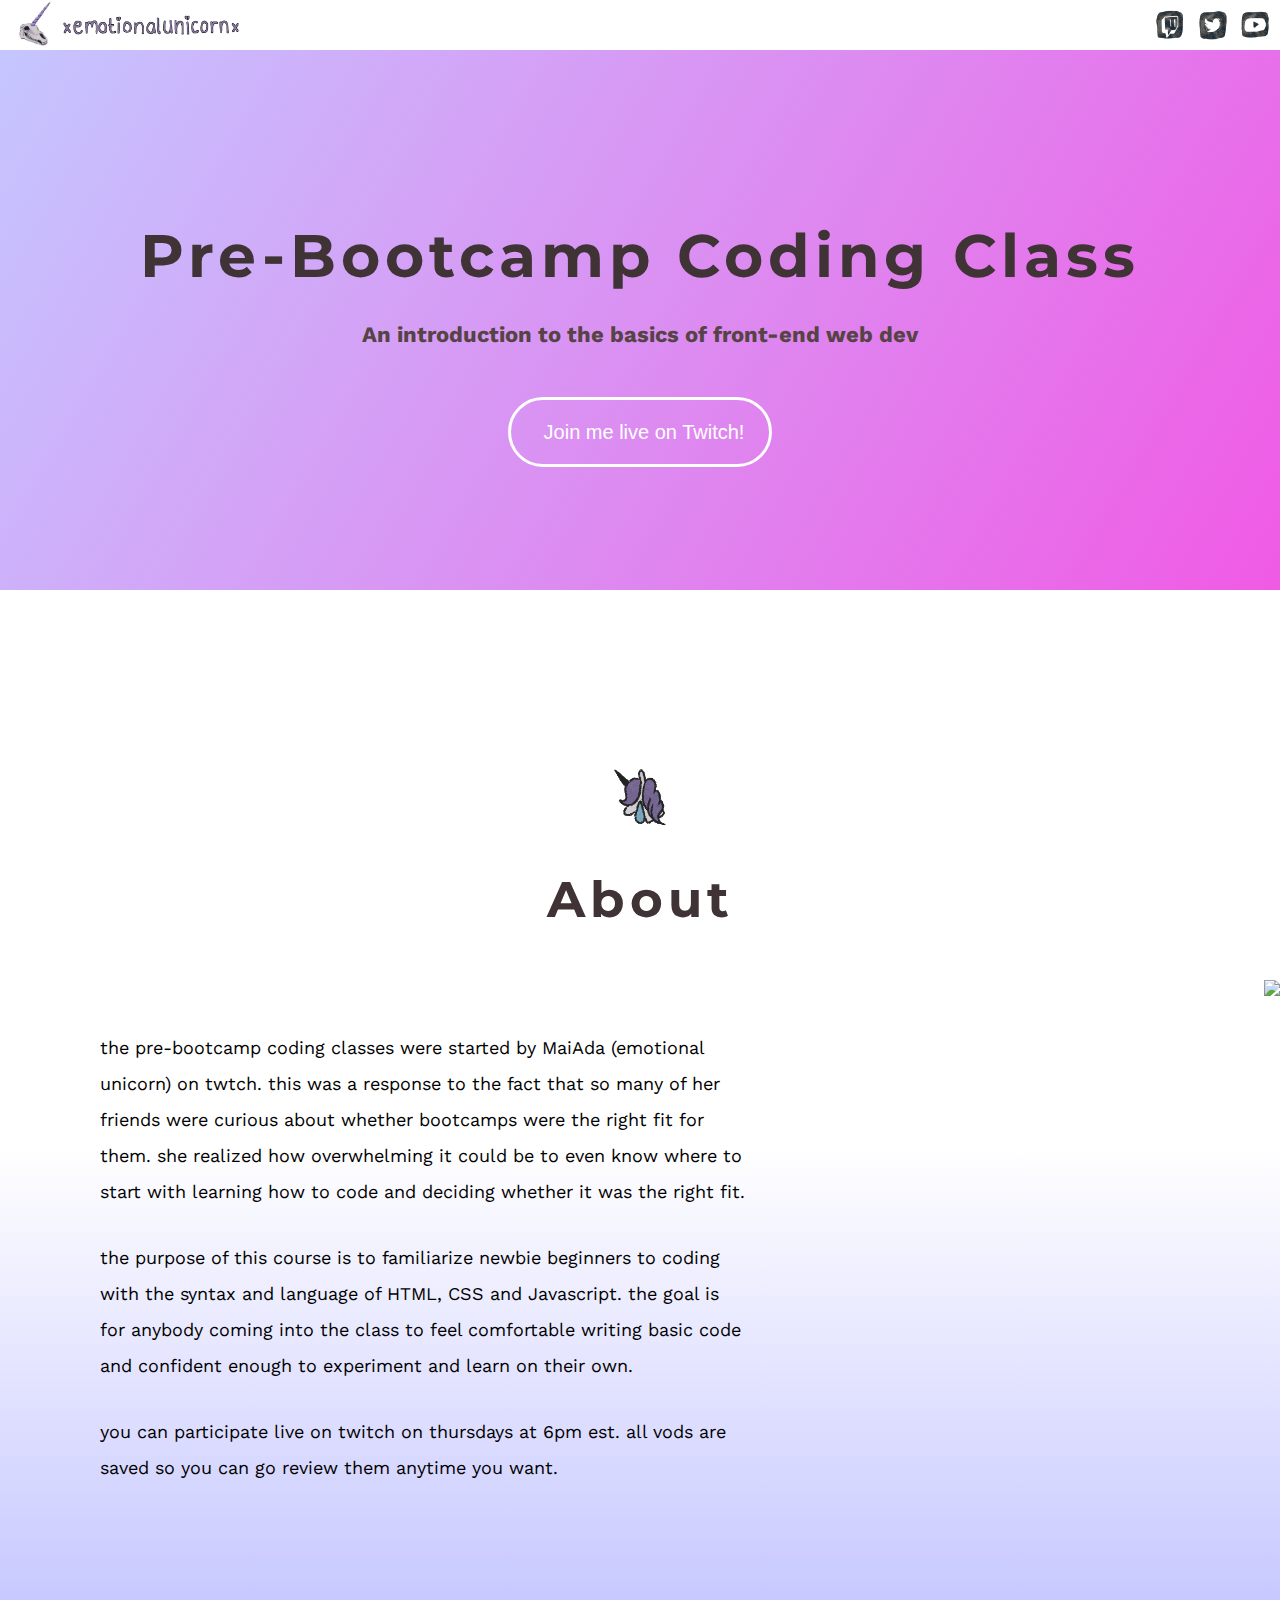
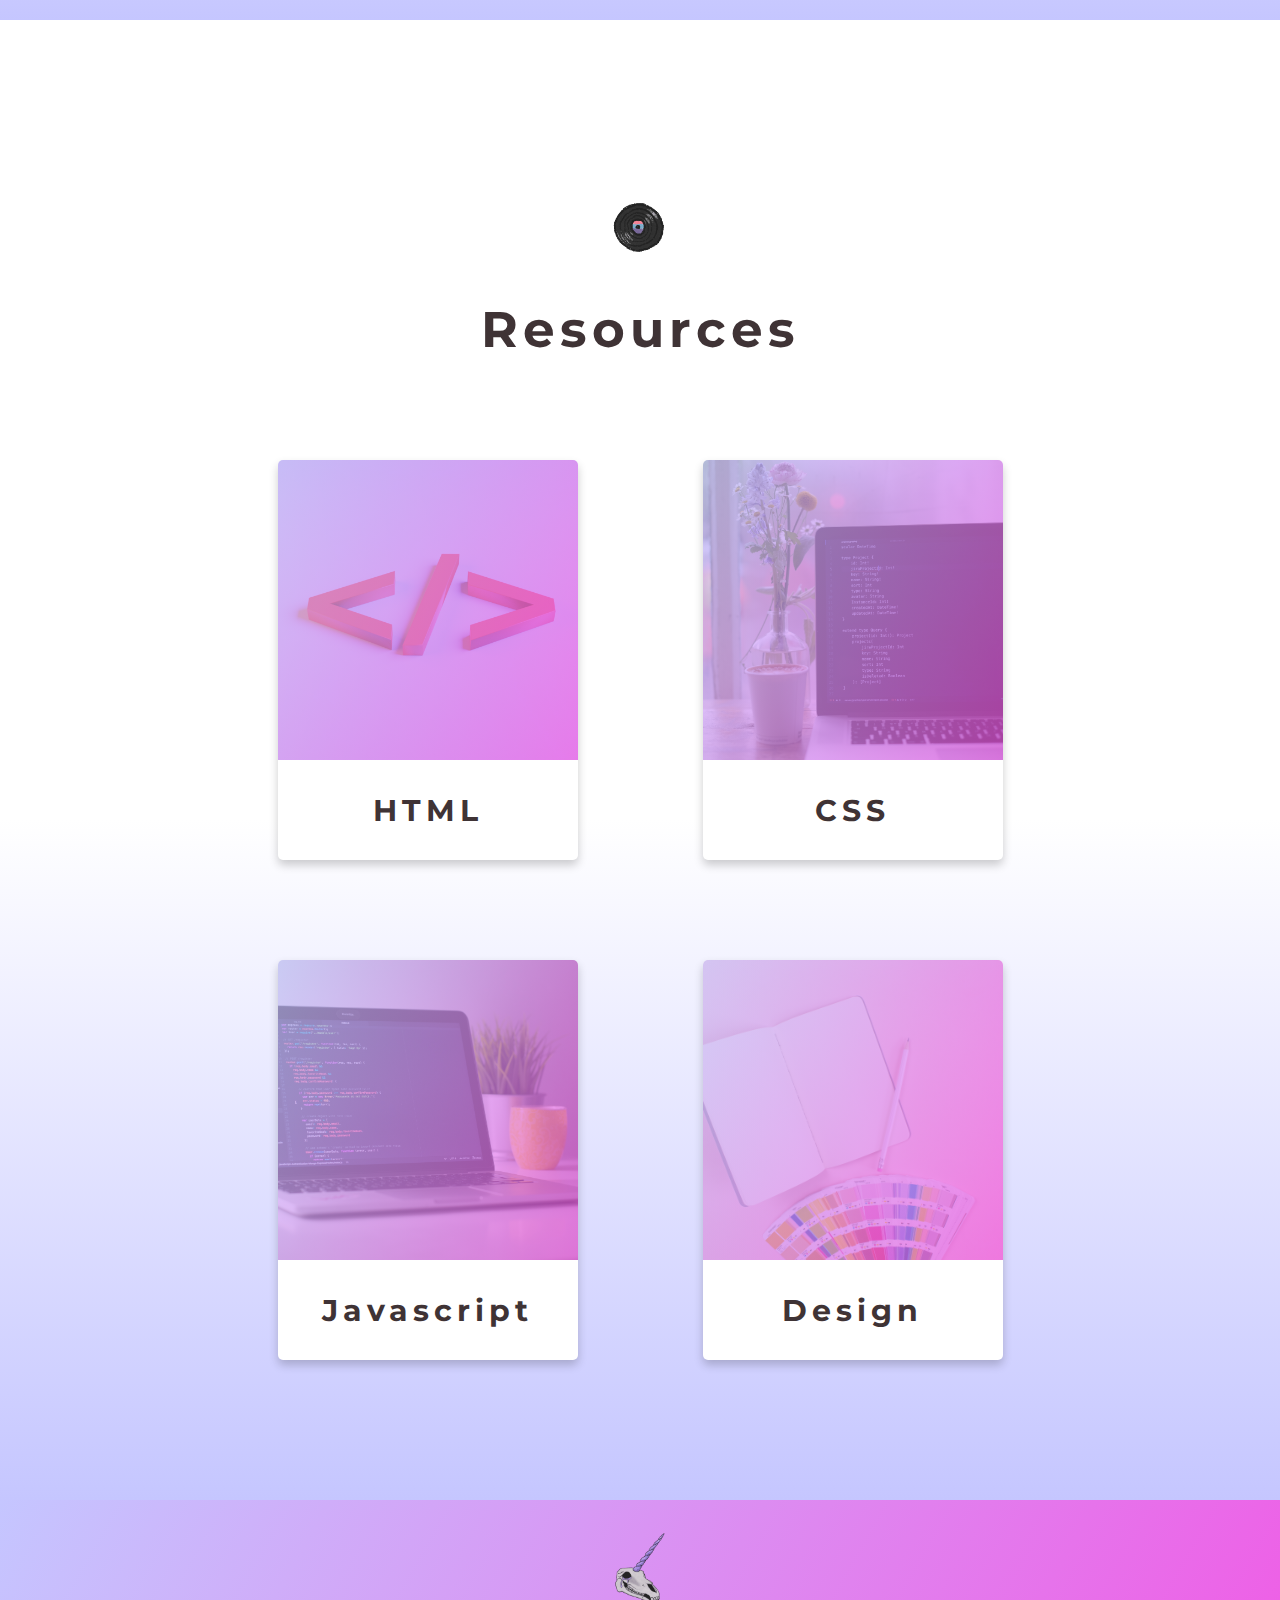
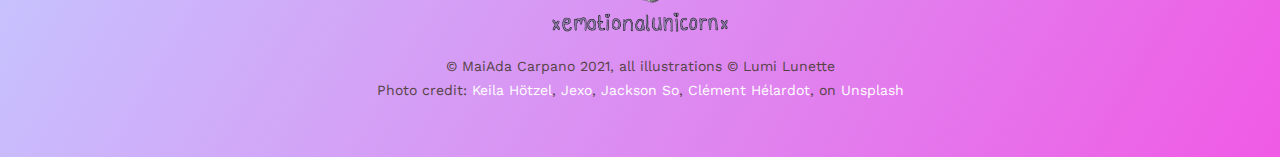
==== index.html @ 0e8ced3c "added footer" ====
<!DOCTYPE html>
<html lang="en">

<head>
    <meta charset="UTF-8">
    <meta http-equiv="X-UA-Compatible" content="IE=edge">
    <meta name="viewport" content="width=device-width, initial-scale=1.0">
    <title>emotional unicorn</title>

    <link rel="preconnect" href="https://fonts.gstatic.com">
    <link href="https://fonts.googleapis.com/css2?family=Montserrat&family=Work+Sans&display=swap" rel="stylesheet">

    <script src="https://kit.fontawesome.com/3f7d57fead.js" crossorigin="anonymous"></script>

    <link rel="stylesheet" href="style.css">

</head>

<body>

    <div class="navbar">
        <div class="navbar__logo">
            <img src="images/emotional-unicorn-logo.PNG" class="navbar__logo-img" />
            <img src="images/xemotionalunicornx-text-logo.GIF" class="navbar__logo-text" />
        </div>
        <div class="navbar__links">
            <a href="https://www.twitch.tv/xemotionalunicornx">
                <img src="./images/icons/galaxytwitch.PNG" class="navbar__links-icon" />
            </a>
            <a href="https://www.twitter.com/xemocornx">
                <img src="./images/icons/galaxytwitter.PNG" class="navbar__links-icon" />
            </a>
            <a href="https://www.youtube.com">
                <img src="./images/icons/galaxyyoutube.PNG" class="navbar__links-icon" />
            </a>
        </div>
    </div>

    <div class="header">
        <div class="header__text">
            <h1>
                Pre-Bootcamp Coding Class
            </h1>
            <h2>
                An introduction to the basics of front-end web dev
            </h2>
            <a href="https://www.twitch.tv/xemotionalunicornx">
                <button class="btn btn-white">
                    <i class="fab fa-twitch"></i>
                    <span>
                        Join me live on Twitch!
                    </span>
                </button>
            </a>
        </div>
    </div>

    <section class="section about">

        <div class="section__heading">
            <img src="./images/icons/emocorn.PNG" class="section__heading-icon" />
            <h3>
                About
            </h3>
        </div>

        <div class="section__about">

            <div class="section__about-text">
                <p>
                    the pre-bootcamp coding classes were started by MaiAda (emotional unicorn) on twtch. this was a
                    response
                    to the fact that so many of her friends were curious about whether bootcamps were the right fit for
                    them. she realized how overwhelming it could be to even know where to start with learning how to
                    code
                    and deciding whether it was the right fit.
                </p>

                <p>
                    the purpose of this course is to familiarize newbie beginners to coding with the syntax and language
                    of
                    HTML, CSS and Javascript. the goal is for anybody coming into the class to feel comfortable writing
                    basic
                    code and confident enough to experiment and learn on their own.
                </p>

                <p>
                    you can participate live on twitch on thursdays at 6pm est. all vods are saved so you can go review
                    them
                    anytime you want.
                </p>
            </div>

            <img src="./images/xemocornx-portrait.GIF" class="section__about-img" />
        </div>

    </section>

    <section>

        <div class="section__heading">
            <img src="./images/icons/record.PNG" class="section__heading-icon" />
            <h3>
                Resources
            </h3>
        </div>

        <div class="section__resources">
            <div class="grid-container">
                <div class="grid-item">
                    <div class="card">
                        <div class="card__img card__img-html"></div>
                        <div class="card__text">
                            <h4>
                                HTML
                            </h4>
                        </div>
                    </div>
                </div>
                <div class="grid-item">
                    <div class="card">
                        <div class="card__img card__img-css"></div>
                        <div class="card__text">
                            <h4>
                                CSS
                            </h4>
                        </div>
                    </div>
                </div>
                <div class="grid-item">
                    <div class="card">
                        <div class="card__img card__img-javascript"></div>
                        <div class="card__text">
                            <h4>
                                Javascript
                            </h4>
                        </div>
                    </div>
                </div>
                <div class="grid-item">
                    <div class="card">
                        <div class="card__img card__img-design"></div>
                        <div class="card__text">
                            <h4>
                                Design
                            </h4>
                        </div>
                    </div>
                </div>
            </div>
        </div>
    </section>

    <div class="footer">
        <div class="footer__logobox">
            <img src="images/emotional-unicorn-logo.PNG" class="footer__logobox-img" />
            <br>
            <img src="images/xemotionalunicornx-text-logo.GIF" class="footer__logobox-text" />
        </div>
        <div class="footer__socials">
            <i class="fab fa-twitch"></i>
            <i class="fab fa-twitter-square"></i>
            <i class="fab fa-youtube-square"></i>
        </div>
        <div class="footer__copyright">
            <p>
                &copy; MaiAda Carpano 2021, all illustrations &copy; Lumi Lunette
            </p>
            <p>
                Photo credit:
                <a href="https://unsplash.com/@keilahoetzel?utm_source=unsplash&utm_medium=referral&utm_content=creditCopyText">Keila Hötzel</a>,  
                <a href="https://unsplash.com/@jexo?utm_source=unsplash&utm_medium=referral&utm_content=creditCopyText">Jexo</a>, 
                <a href="https://unsplash.com/@jacksonsophat?utm_source=unsplash&utm_medium=referral&utm_content=creditCopyText">Jackson So</a>, 
                <a href="https://unsplash.com/@clemhlrdt?utm_source=unsplash&utm_medium=referral&utm_content=creditCopyText">Clément Hélardot</a>, 
                on <a href="https://unsplash.com/collections/MwNJN7_Gb7g/web-dev-classes?utm_source=unsplash&utm_medium=referral&utm_content=creditCopyText">Unsplash</a>
  
            </p>
        </div>

    </div>

</body>

</html>
---- style.css ----
/* reset */

*,
*::after,
*::before {
    margin: 0;
    padding: 0;
    box-sizing: inherit;
}

html {
  font-size: 62.5%;
}

body {
    box-sizing: border-box;
    background-color: #fff;
}

p {
    font-size: 1.8rem;
    font-family: 'Work Sans', sans-serif;
    line-height: 200%;
    margin-top: 3rem;
}

li {
    list-style: none;
}

a {
    text-decoration: none;
}

h1 {
    font-size: 6rem;
}

h2 {
    font-size: 2.2rem;
    font-family: 'Work Sans', sans-serif;
    color: #554346;
}

h3 {
    font-size: 5rem;
}

h4 {
    font-size: 3rem;
}

h1, h3, h4 {
    letter-spacing: .5rem;
    font-family: 'Montserrat', sans-serif;
    color: #3f3335;
}

/* navbar */

.navbar {
    z-index: 100;
    text-align: center;
    background-color: #fff;
    width: 100%;
    height: 5rem;
}

.navbar__logo {
    float: left;
    padding-left: 1rem;
}

.navbar__logo-img {
    height: 5rem;
}

.navbar__logo-text {
    height: 3.5rem;
    padding-bottom: 1.5rem;
}

.navbar__links {
    float: right;
}

.navbar__links-icon {
    padding-top: 1rem;
    margin-right: 1rem;
    height: 4rem;
}

/* header */
.header {
    height: 60vh;
    width: 100%;
    position: relative;
    background: linear-gradient(300deg, #F05AE5, #C5C6FF);
}

.header__text {
    position: absolute;
    width: 80%;
    left: 50%;
    top: 45%;
    transform: translate(-50%, -50%);
    text-align: center;
    width: 90%;
}

.header__text, h2 {
    margin-top: 3rem;
}

.header__text, button {
    margin: 0 auto;
    margin-top: 5rem;
}

/* section */
section {
    min-height: 100vh;
    width: 100%;
    background: linear-gradient(0deg, #C5C6FF 0%, #fff 46%);
    padding-top: 14rem;
    padding-bottom: 14rem;
}

.section__heading {
    width: 100%;
    text-align: center;
}

.section__heading-icon {
    width: 12rem;
}

/* about section */

.section__about {
    min-height: 50rem;
    margin-top: 5rem;
}

.section__about-text {
    float: left;
    padding: 2rem;
    width: 60%;
    padding-left: 10rem;
}

.section__about-img {
    float: right;
    height: 50rem;
    vertical-align: middle;
}

/* resources section */
.section__resources {
    min-height: 50rem;
    margin-top: 10rem;
    padding: 0 1rem;
}

/* footer */

/* FOOTER */
.footer {
    background: linear-gradient(300deg, #F05AE5, #C5C6FF); 
    padding: 3rem 10rem;
    text-align: center;
}

 .footer__logobox {
    margin: 0 auto;
}

.footer__logobox-img {
    height: 8rem;
}

.footer__logobox-text {
    height: 2rem;
}

.footer__socials {
    color: white;
    margin: 2.5rem 0;
    font-size: 3rem;
}

.footer__socials-icon {
    margin-right: 1rem;
}

.footer__copyright {
    margin-top: 2rem;
    margin-bottom: 3rem;
}

.footer p {
    font-size: 1.4rem;
    color: #554346;
    line-height: 100%;
    margin-top: 1rem;
}

.footer a {
    color: white;
}

/* layout */
.grid-container {
    max-width: 80rem;
    margin: 0 auto;
    display: grid;
    grid-template-columns: auto auto;
    grid-column-gap: 5rem;
    grid-row-gap: 10rem;
}

.grid-item  {
    text-align: center;
    margin: 0 auto;
    width: 30rem;
    height: 40rem;
}

/* RE-USABLE COMPONENTS */
/* card */
.card {
  background-color: #fff;
  box-shadow: 0 .5rem 1rem 0 rgba(0,0,0,0.2);
  border-radius: .5rem;
  width: 30rem;
  height: 40rem;
  margin: 0 auto;
}

.card__img {
    height: 30rem;
    background-size: cover;
    border-top-left-radius: .5rem;
    border-top-right-radius: .5rem;
}

.card__img-html {
    background-image: linear-gradient(300deg, rgb(240, 90, 229, .7), rgb(197, 198, 255, .7)), url('images/cards/html.jpg');
}

.card__img-css {
    background-image: linear-gradient(300deg, rgb(240, 90, 229, .7), rgb(197, 198, 255, .7)), url('images/cards/css.jpg');
}

.card__img-javascript {
    background-image: linear-gradient(300deg, rgb(240, 90, 229, .7), rgb(197, 198, 255, .7)), url('images/cards/javascript.jpg');
}

.card__img-design {
    background-image: linear-gradient(300deg, rgb(240, 90, 229, .7), rgb(197, 198, 255, .7)), url('images/cards/design.jpg');
}

.card__text {
    width: 100%;
    height: 10rem;
    padding: 1rem;
    text-align: center;
    position: relative;
}

.card__text h4 {
    position: absolute;
    left: 50%;
    top: 50%;
    transform: translate(-50%, -50%);
}

/* button */

button {
    background-color: transparent;
    border-radius: 5rem;
    border: 3px solid;
    max-width: 30rem;
    padding: 1.5rem 2.5rem;
    flex: auto;
    align-items: center;
}

button i {
    vertical-align: middle;
    font-size: 3rem;
    margin-right: .8rem;
}

button span {
    font-size: 2rem;
    vertical-align: middle;
}

.btn-white {
    border-color: #fff;
    color: #fff;
}
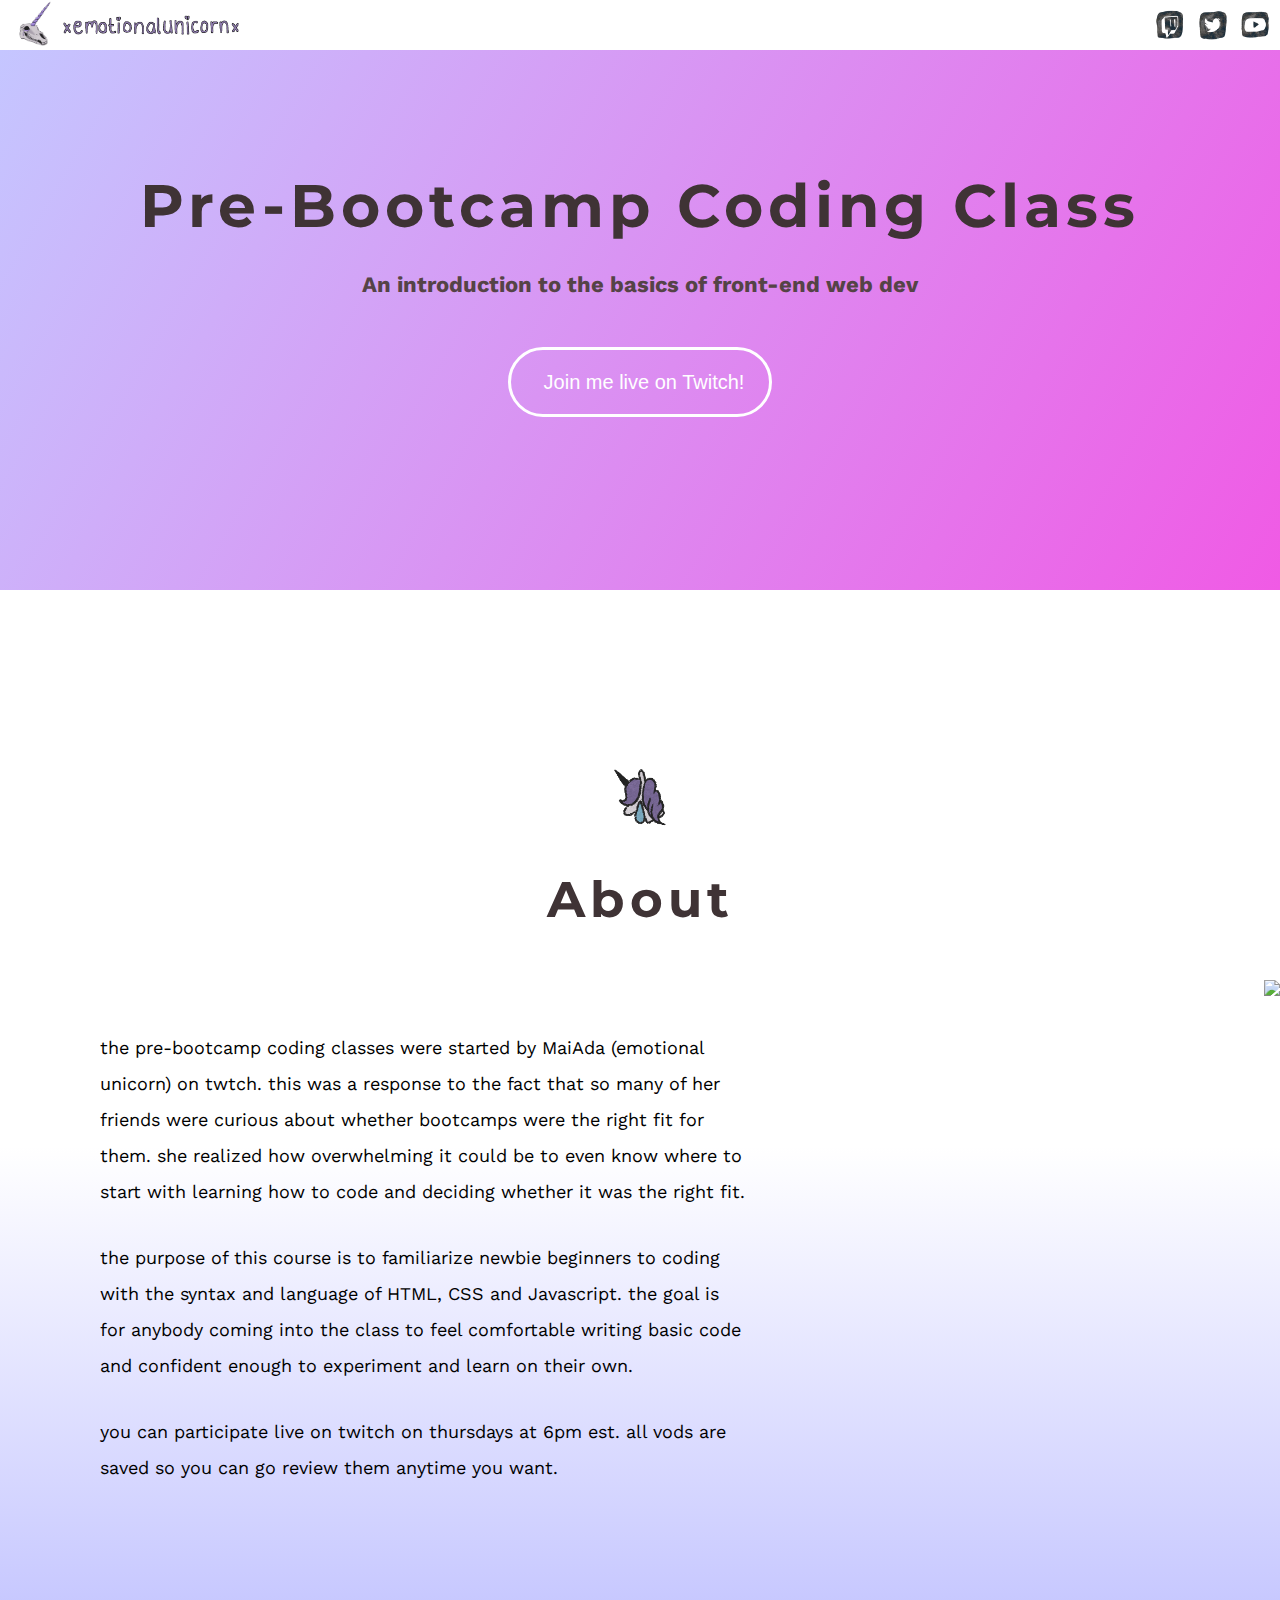
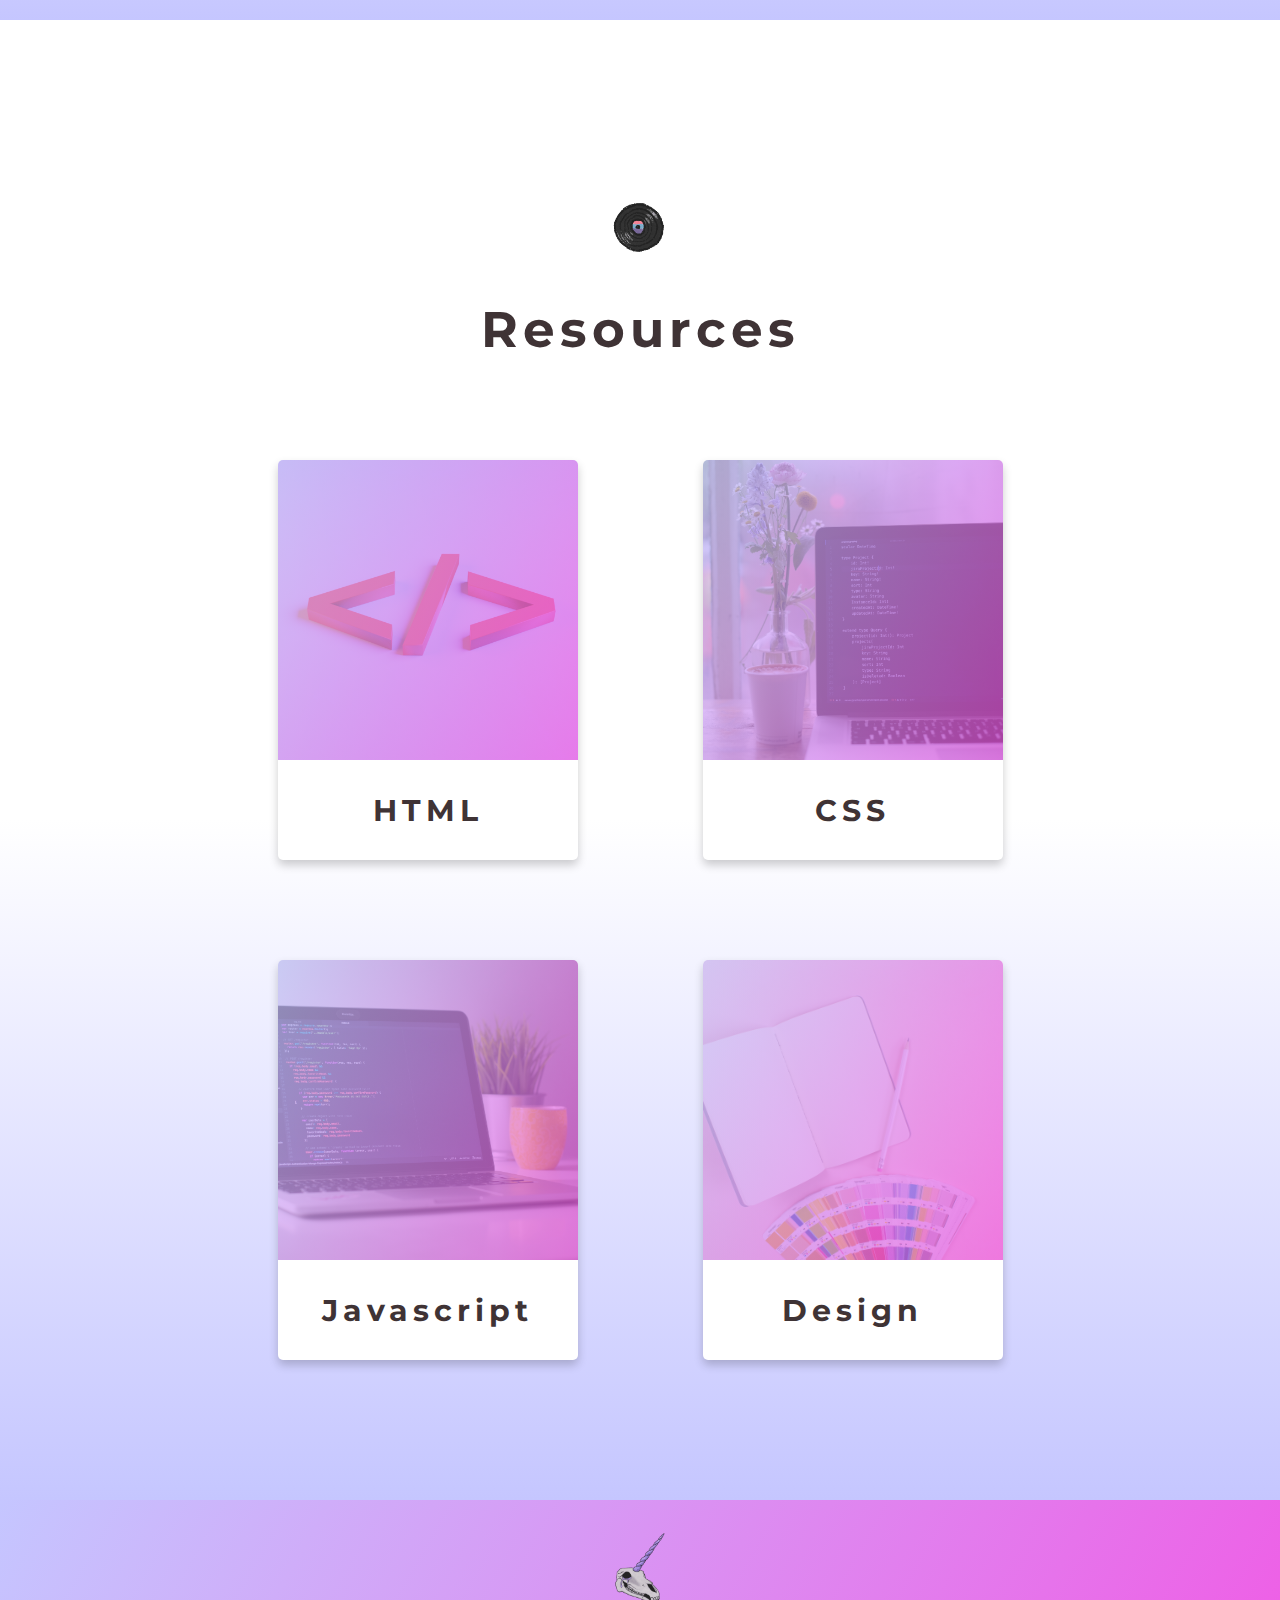
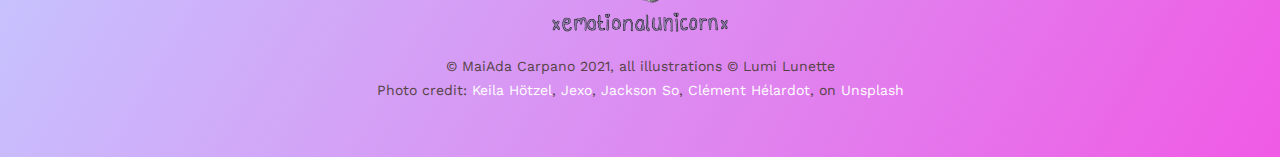
==== commit 7d675659: "added onclick animation to html card" ====
--- a/index.html
+++ b/index.html
@@ -5,14 +5,18 @@
     <meta charset="UTF-8">
     <meta http-equiv="X-UA-Compatible" content="IE=edge">
     <meta name="viewport" content="width=device-width, initial-scale=1.0">
-    <title>emotional unicorn</title>
+    <title>pre-bootcamp coding class by xemotionalunicornx</title>
 
     <link rel="preconnect" href="https://fonts.gstatic.com">
     <link href="https://fonts.googleapis.com/css2?family=Montserrat&family=Work+Sans&display=swap" rel="stylesheet">
 
     <script src="https://kit.fontawesome.com/3f7d57fead.js" crossorigin="anonymous"></script>
 
+    <link rel="icon" href="./images/emotional-unicorn-logo.PNG">
+
     <link rel="stylesheet" href="style.css">
+
+    <script src="./script.js"></script>
 
 </head>
 
@@ -108,9 +112,24 @@
         <div class="section__resources">
             <div class="grid-container">
                 <div class="grid-item">
-                    <div class="card">
-                        <div class="card__img card__img-html"></div>
-                        <div class="card__text">
+                    <div class="card" id="card-html" onclick="reverseCard('html');">
+                        <div class="card__links" id="card__links-html">
+                            <h4>HTML</h4>
+                            <ul>
+                                <li>
+                                    <button>w3schools</button>
+                                </li>
+                                <li>
+                                    <button>MDN</button>
+                                </li>
+                                <li>
+                                    <button>cheat sheet</button>
+                                </li>
+                            </ul>
+                        </div>
+
+                        <div class="card__img card__img-html" id="card__img-html"></div>
+                        <div class="card__text" id="card__text-html">
                             <h4>
                                 HTML
                             </h4>
@@ -168,12 +187,20 @@
             </p>
             <p>
                 Photo credit:
-                <a href="https://unsplash.com/@keilahoetzel?utm_source=unsplash&utm_medium=referral&utm_content=creditCopyText">Keila Hötzel</a>,  
-                <a href="https://unsplash.com/@jexo?utm_source=unsplash&utm_medium=referral&utm_content=creditCopyText">Jexo</a>, 
-                <a href="https://unsplash.com/@jacksonsophat?utm_source=unsplash&utm_medium=referral&utm_content=creditCopyText">Jackson So</a>, 
-                <a href="https://unsplash.com/@clemhlrdt?utm_source=unsplash&utm_medium=referral&utm_content=creditCopyText">Clément Hélardot</a>, 
-                on <a href="https://unsplash.com/collections/MwNJN7_Gb7g/web-dev-classes?utm_source=unsplash&utm_medium=referral&utm_content=creditCopyText">Unsplash</a>
-  
+                <a
+                    href="https://unsplash.com/@keilahoetzel?utm_source=unsplash&utm_medium=referral&utm_content=creditCopyText">Keila
+                    Hötzel</a>,
+                <a
+                    href="https://unsplash.com/@jexo?utm_source=unsplash&utm_medium=referral&utm_content=creditCopyText">Jexo</a>,
+                <a
+                    href="https://unsplash.com/@jacksonsophat?utm_source=unsplash&utm_medium=referral&utm_content=creditCopyText">Jackson
+                    So</a>,
+                <a
+                    href="https://unsplash.com/@clemhlrdt?utm_source=unsplash&utm_medium=referral&utm_content=creditCopyText">Clément
+                    Hélardot</a>,
+                on <a
+                    href="https://unsplash.com/collections/MwNJN7_Gb7g/web-dev-classes?utm_source=unsplash&utm_medium=referral&utm_content=creditCopyText">Unsplash</a>
+
             </p>
         </div>
 
--- a/style.css
+++ b/style.css
@@ -108,11 +108,11 @@
     width: 90%;
 }
 
-.header__text, h2 {
+.header__text h2 {
     margin-top: 3rem;
 }
 
-.header__text, button {
+.header__text button {
     margin: 0 auto;
     margin-top: 5rem;
 }
@@ -235,6 +235,7 @@
   width: 30rem;
   height: 40rem;
   margin: 0 auto;
+  overflow: none;
 }
 
 .card__img {
@@ -274,6 +275,77 @@
     top: 50%;
     transform: translate(-50%, -50%);
 }
+
+.card__links {
+    display: none;
+    border-radius: .5rem;
+    width: 100%;
+    height: 100%;
+    padding-top: 3rem;
+
+    background: linear-gradient(to bottom, rgba(197, 198, 255, 0), rgba(240,90,229,0.1), rgba(197, 198, 255, .5), rgba(240,90,229,0.2), #C5C6FF, rgba(240,90,229,0.3));
+    background-size: 400% 400%;
+
+    /* animation */
+    animation: gradientFadeIn 5s ease forwards;
+
+}
+
+.card__links li {
+    margin-top: 2rem;
+    opacity: 0;
+
+    /* animation */
+    animation: listItemsFadeIn 2.5s linear forwards;
+    animation-delay: 3.5s;
+}
+
+.card__links h4 {
+    opacity: 0;
+
+    /* animation */
+    animation: listItemsFadeIn 3s linear forwards;
+    animation-delay: 2.5s;
+}
+
+/* card animations */
+
+@keyframes gradientFadeIn {
+    0% {
+        background-position: 100% 0%;
+    }
+    50% {
+        background-position: 50% 100%;
+    }
+    100% {
+        background-position: 0% 100%;
+    }
+}
+
+@keyframes listItemsFadeIn {
+    0% {
+        opacity: 0;
+    }
+    100% {
+        opacity: 1;
+    }
+}
+
+
+/* @keyframes fadeInDown {
+    0% { */
+       /* opacity: 0; */
+       /* background: linear-gradient(to bottom, rgba(197,198,255,1) 0%, rgba(240,90,229,0) 3%);  */
+    /* }
+    50% { */
+        /* background: linear-gradient(to bottom, rgba(197,198,255,1) 0%, rgba(240,90,229,0.30155812324929976) 44%, rgba(240,90,229,0) 100%); */
+    /* }
+    100% { */
+       /* opacity: 1; */
+       /* background: linear-gradient(to bottom, #C5C6FF 0%, rgba(240,90,229,0.5) 69%);  */
+    /* }
+ }  */
+
 
 /* button */
 
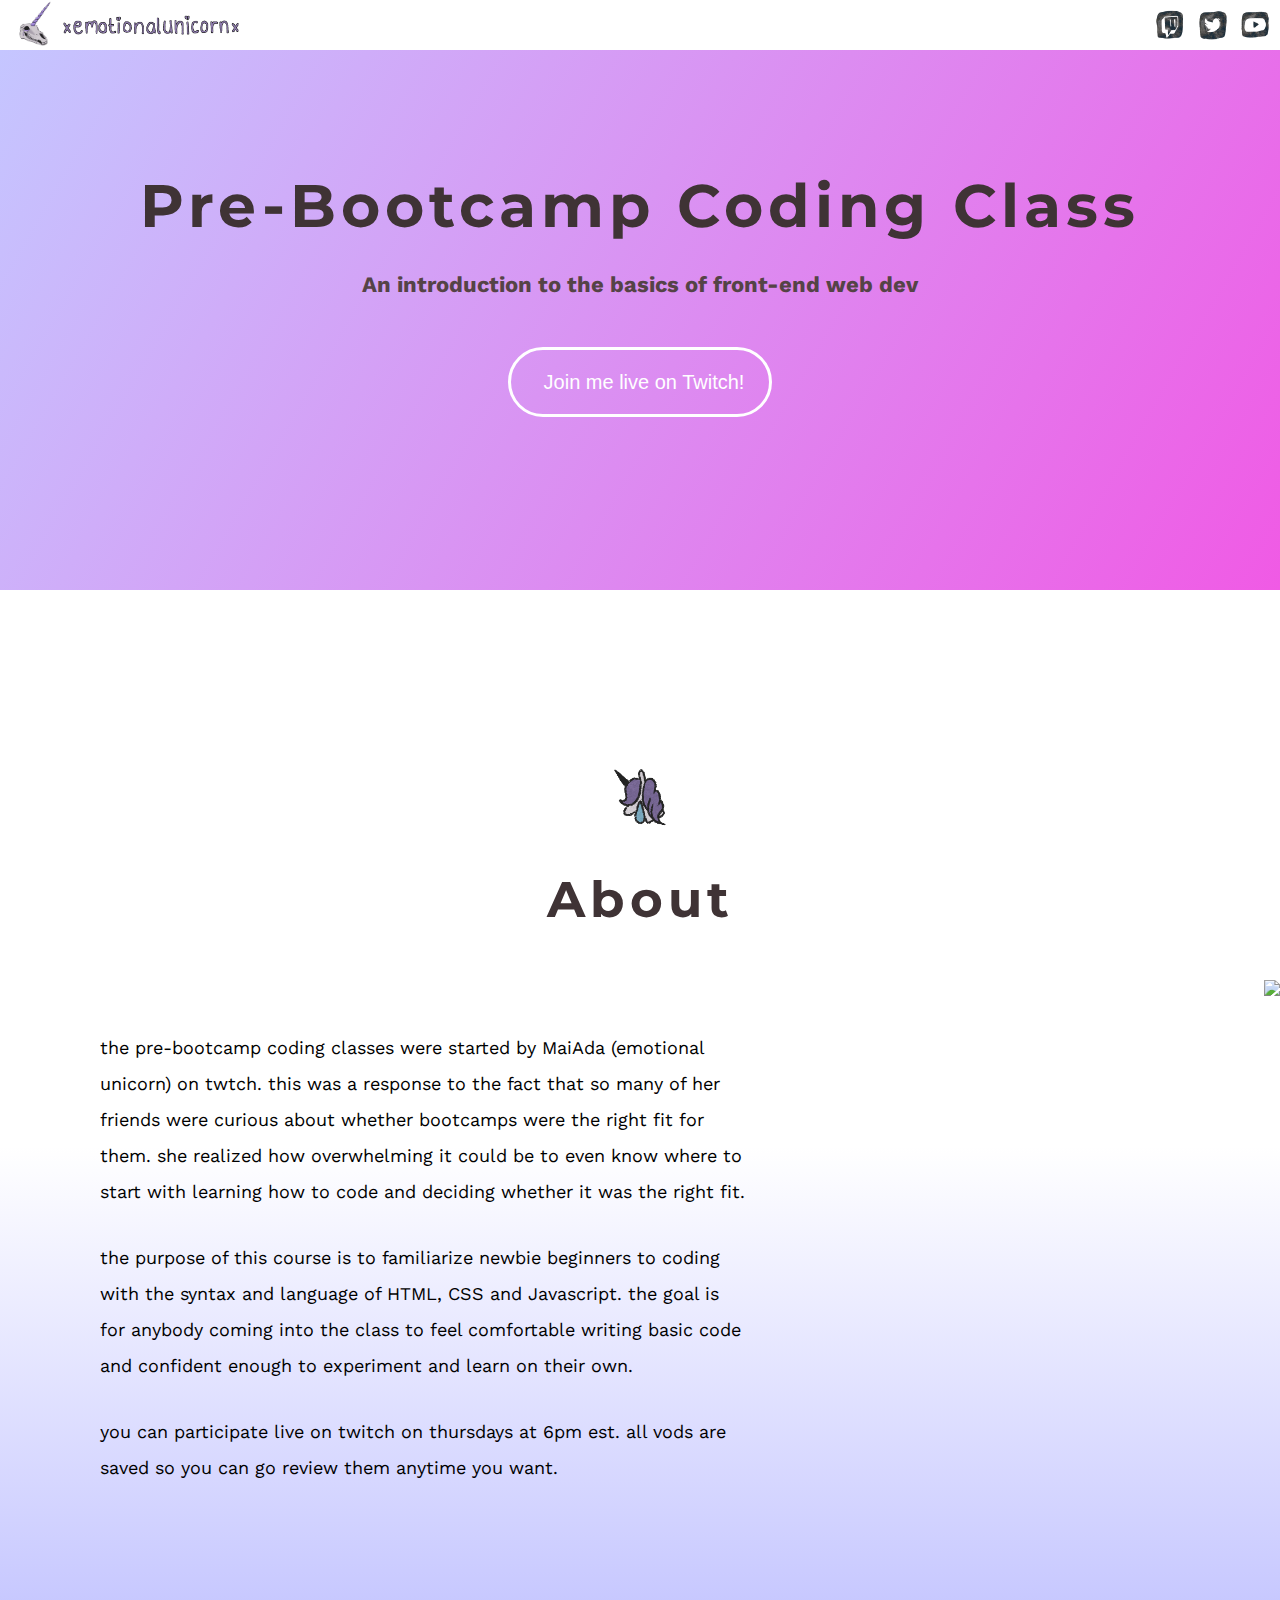
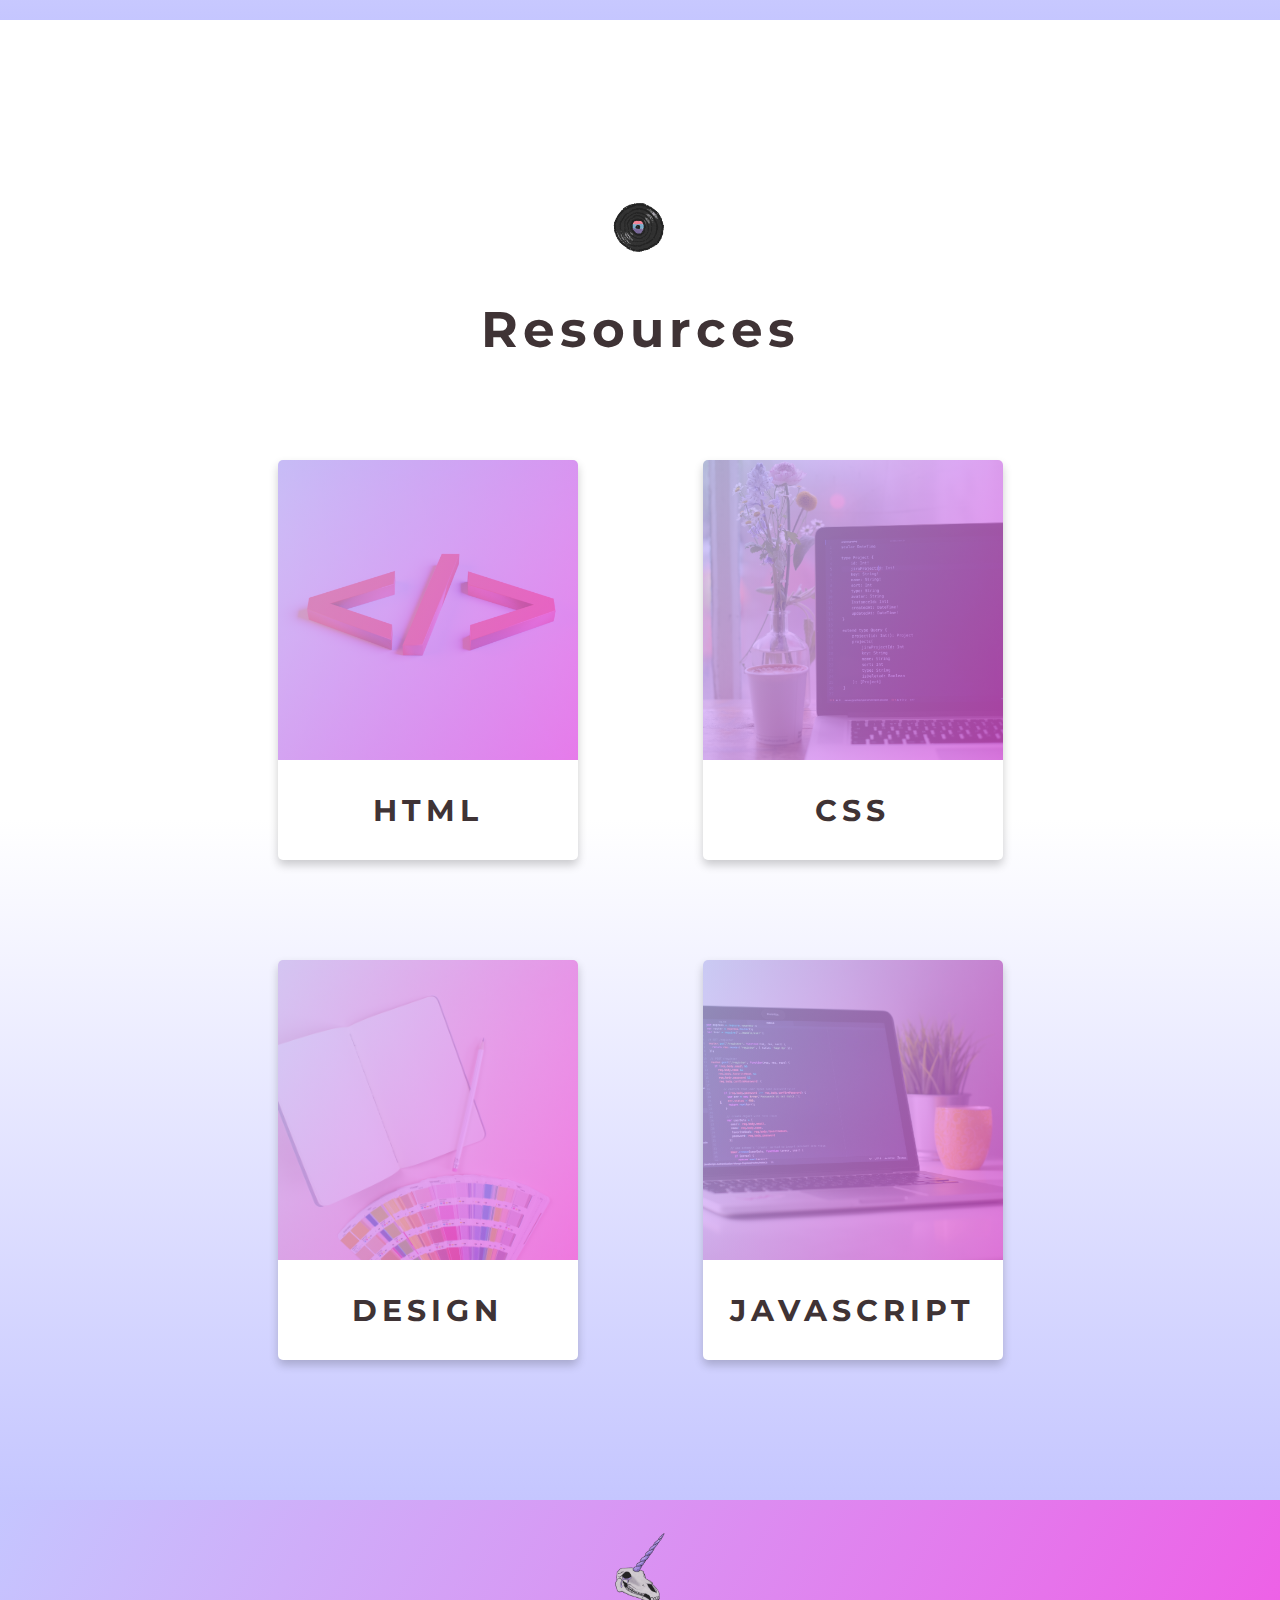
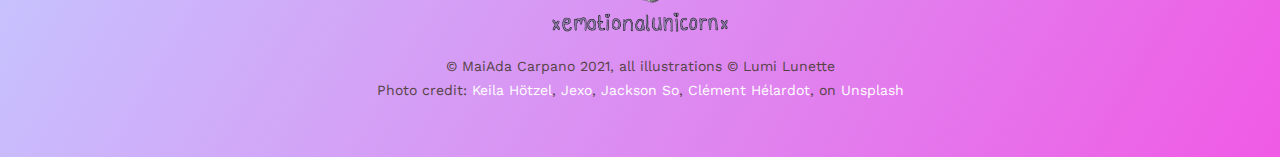
==== commit f8214e92: "added logic to reverse flip cards to all cards" ====
--- a/index.html
+++ b/index.html
@@ -111,6 +111,8 @@
 
         <div class="section__resources">
             <div class="grid-container">
+
+                <!-- HTML CARD -->
                 <div class="grid-item">
                     <div class="card" id="card-html" onclick="reverseCard('html');">
                         <div class="card__links" id="card__links-html">
@@ -136,36 +138,91 @@
                         </div>
                     </div>
                 </div>
-                <div class="grid-item">
-                    <div class="card">
-                        <div class="card__img card__img-css"></div>
-                        <div class="card__text">
+
+                <!-- CSS CARD -->
+                <div class="grid-item">
+                    <div class="card" id="card-css" onclick="reverseCard('css');">
+                        <div class="card__links" id="card__links-css">
+                            <h4>CSS</h4>
+                            <ul>
+                                <li>
+                                    <button>link 1</button>
+                                </li>
+                                <li>
+                                    <button>link 2</button>
+                                </li>
+                                <li>
+                                    <button>link 3</button>
+                                </li>
+                            </ul>
+                        </div>
+
+                        <div class="card__img card__img-css" id="card__img-css"></div>
+                        <div class="card__text" id="card__text-css">
                             <h4>
                                 CSS
                             </h4>
                         </div>
                     </div>
                 </div>
-                <div class="grid-item">
-                    <div class="card">
-                        <div class="card__img card__img-javascript"></div>
-                        <div class="card__text">
-                            <h4>
-                                Javascript
-                            </h4>
-                        </div>
-                    </div>
-                </div>
-                <div class="grid-item">
-                    <div class="card">
-                        <div class="card__img card__img-design"></div>
-                        <div class="card__text">
-                            <h4>
-                                Design
-                            </h4>
-                        </div>
-                    </div>
-                </div>
+
+                <!-- JAVASCRIPT CARD -->
+
+                <div class="grid-item">
+                    <div class="card" id="card-design" onclick="reverseCard('design');">
+                        <div class="card__links" id="card__links-design">
+                            <h4>DESIGN</h4>
+                            <ul>
+                                <li>
+                                    <button>link 1</button>
+                                </li>
+                                <li>
+                                    <button>link 2</button>
+                                </li>
+                                <li>
+                                    <button>link 3</button>
+                                </li>
+                            </ul>
+                        </div>
+
+                        <div class="card__img card__img-design" id="card__img-design"></div>
+                        <div class="card__text" id="card__text-design">
+                            <h4>
+                                DESIGN
+                            </h4>
+                        </div>
+                    </div>
+                </div>
+
+
+
+                <!-- DESIGN CARD -->
+                <div class="grid-item">
+                    <div class="card" id="card-javascript" onclick="reverseCard('javascript');">
+                        <div class="card__links" id="card__links-javascript">
+                            <h4>JAVASCRIPT</h4>
+                            <ul>
+                                <li>
+                                    <button>link 1</button>
+                                </li>
+                                <li>
+                                    <button>link 2</button>
+                                </li>
+                                <li>
+                                    <button>link 3</button>
+                                </li>
+                            </ul>
+                        </div>
+
+                        <div class="card__img card__img-javascript" id="card__img-javascript"></div>
+                        <div class="card__text" id="card__text-javascript">
+                            <h4>
+                                JAVASCRIPT
+                            </h4>
+                        </div>
+                    </div>
+                </div>
+
             </div>
         </div>
     </section>
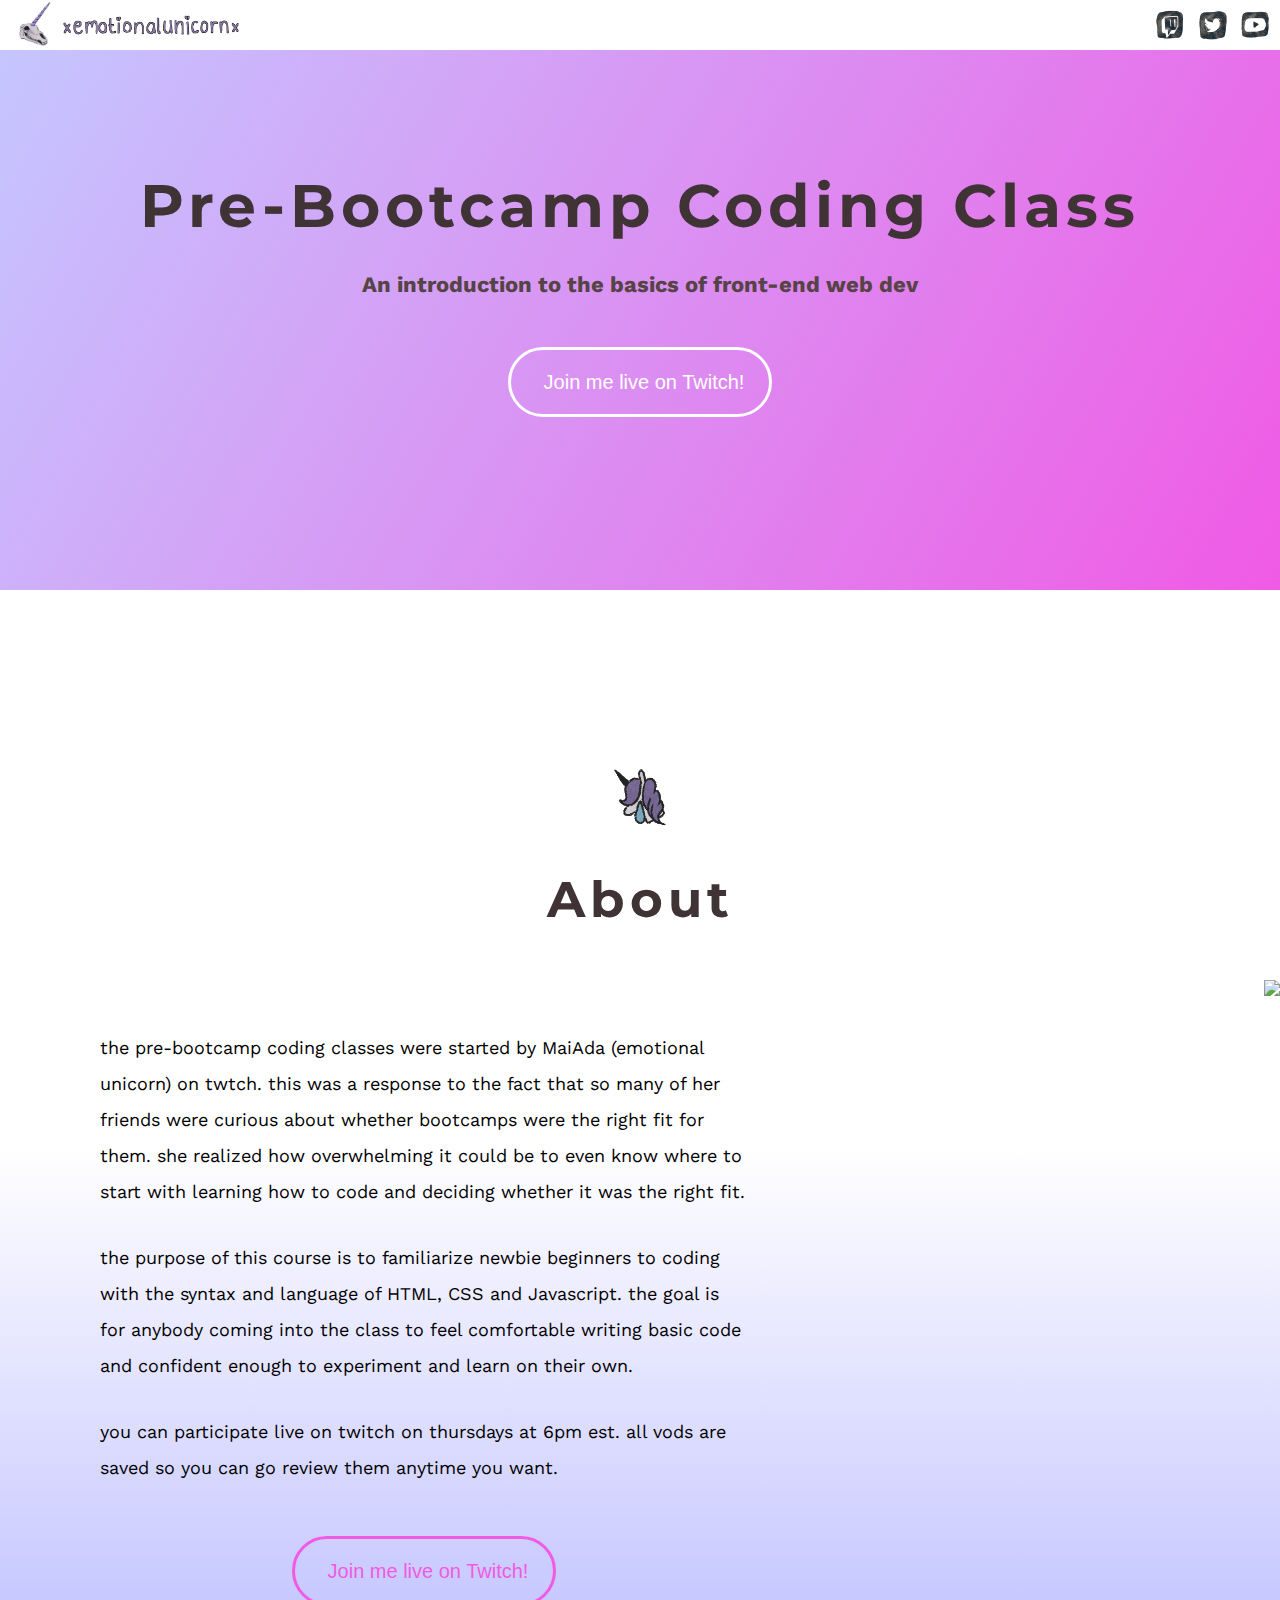
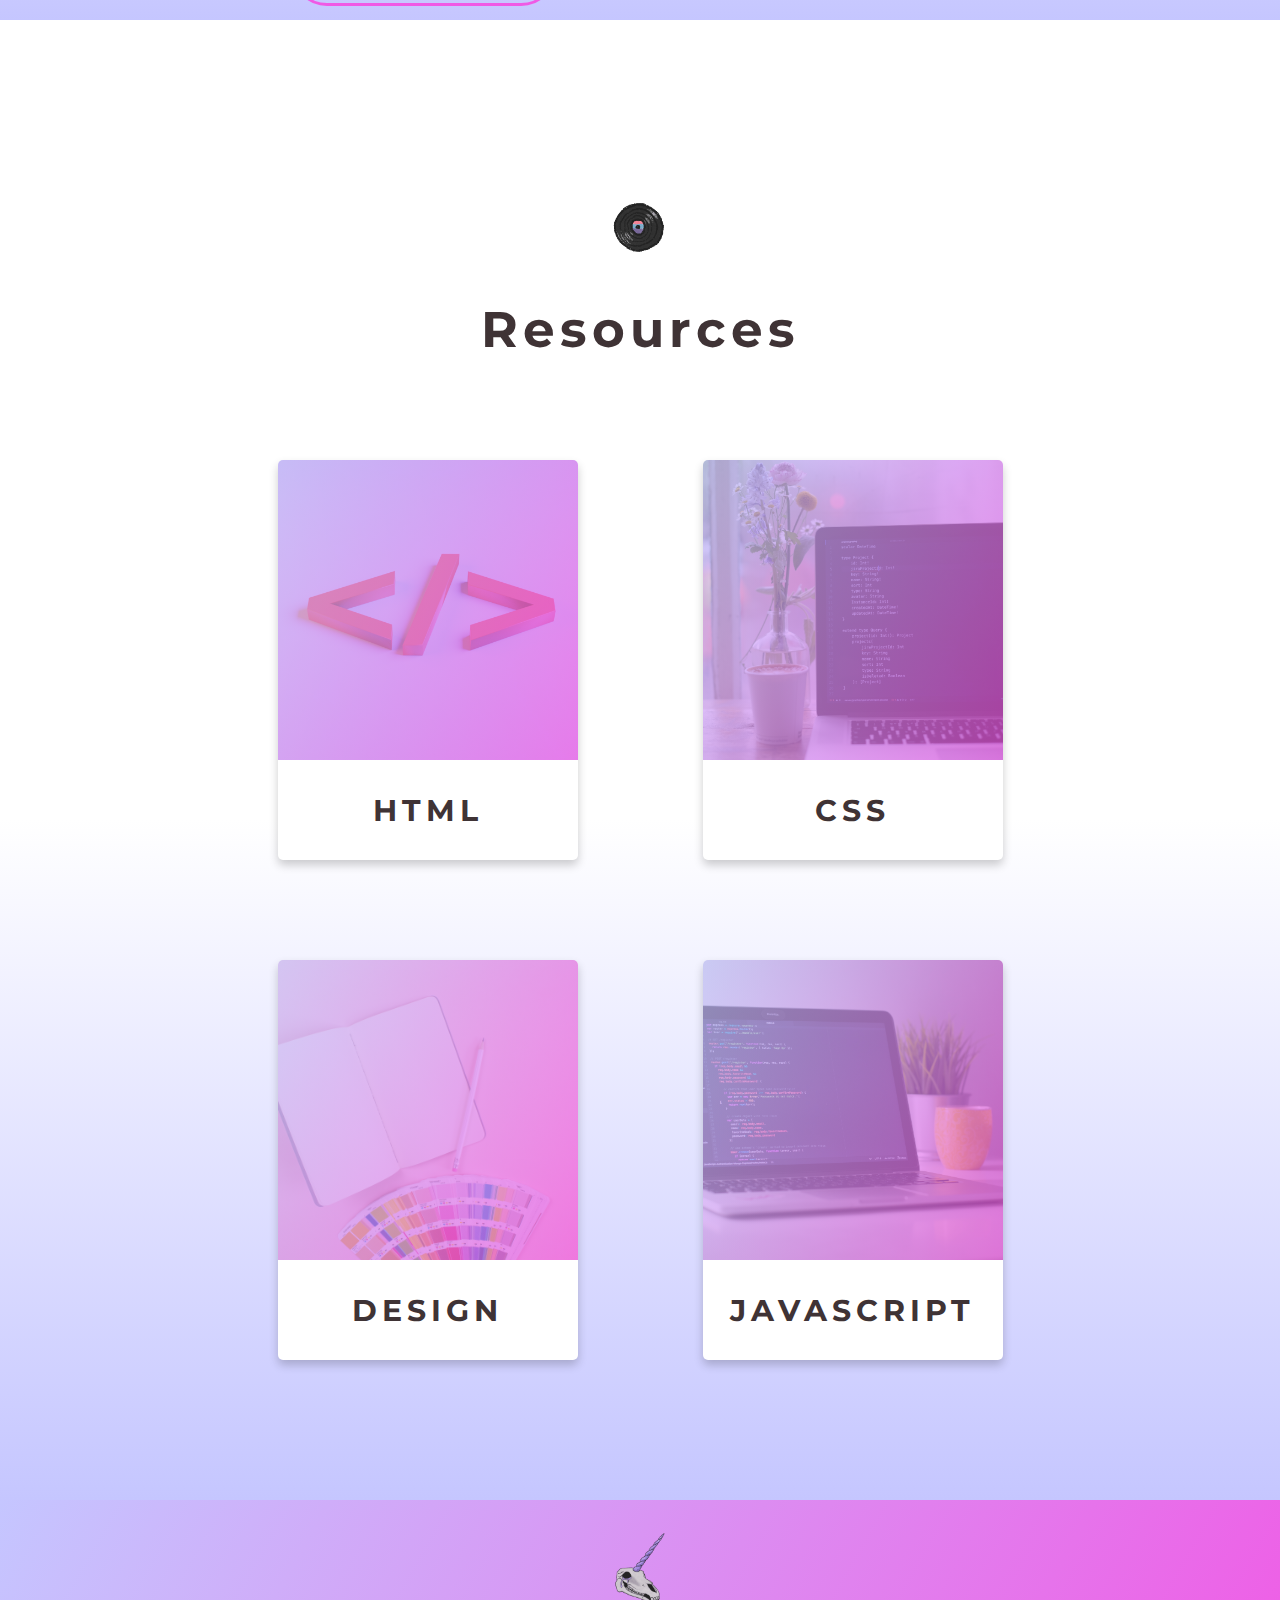
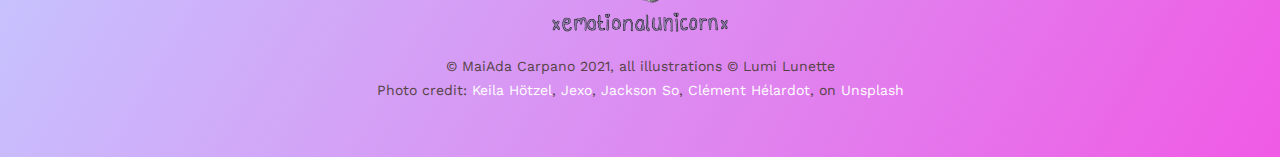
==== commit 109f34c5: "added links and styling to footer" ====
--- a/index.html
+++ b/index.html
@@ -28,13 +28,13 @@
             <img src="images/xemotionalunicornx-text-logo.GIF" class="navbar__logo-text" />
         </div>
         <div class="navbar__links">
-            <a href="https://www.twitch.tv/xemotionalunicornx">
+            <a href="https://www.twitch.tv/xemotionalunicornx" target="_blank">
                 <img src="./images/icons/galaxytwitch.PNG" class="navbar__links-icon" />
             </a>
-            <a href="https://www.twitter.com/xemocornx">
+            <a href="https://www.twitter.com/xemocornx" target="_blank">
                 <img src="./images/icons/galaxytwitter.PNG" class="navbar__links-icon" />
             </a>
-            <a href="https://www.youtube.com">
+            <a href="https://www.youtube.com/channel/UCv-EEaGdBCpFsgx-edm_tJQ" target="_blank">
                 <img src="./images/icons/galaxyyoutube.PNG" class="navbar__links-icon" />
             </a>
         </div>
@@ -48,7 +48,7 @@
             <h2>
                 An introduction to the basics of front-end web dev
             </h2>
-            <a href="https://www.twitch.tv/xemotionalunicornx">
+            <a href="https://www.twitch.tv/xemotionalunicornx" target="_blank">
                 <button class="btn btn-white">
                     <i class="fab fa-twitch"></i>
                     <span>
@@ -93,6 +93,17 @@
                     them
                     anytime you want.
                 </p>
+
+                <div class="section__about-cta">
+                    <a href="https://www.twitch.tv/xemotionalunicornx" target="_blank">
+                        <button class="btn btn-pink">
+                            <i class="fab fa-twitch"></i>
+                            <span>
+                                Join me live on Twitch!
+                            </span>
+                        </button>
+                    </a>
+                </div>
             </div>
 
             <img src="./images/xemocornx-portrait.GIF" class="section__about-img" />
@@ -119,13 +130,25 @@
                             <h4>HTML</h4>
                             <ul>
                                 <li>
-                                    <button>w3schools</button>
-                                </li>
-                                <li>
-                                    <button>MDN</button>
-                                </li>
-                                <li>
-                                    <button>cheat sheet</button>
+                                    <a href="https://www.w3schools.com/html/" target="_blank">
+                                        W3Schools
+                                    </a>
+                                </li>
+                                <li>
+                                    <a href="https://developer.mozilla.org/en-US/docs/Web/HTML" target="_blank">
+                                        MDN Web Docs
+                                    </a>
+                                </li>
+                                <li>
+                                    <a href="https://htmlcheatsheet.com/" target="_blank">
+                                        HTML Cheat Sheet
+                                    </a>
+                                </li>
+                                <li>
+                                    <a href="https://www.udemy.com/course/design-and-develop-a-killer-website-with-html5-and-css3/"
+                                        target="_blank">
+                                        HTML & CSS Udemy Course
+                                    </a>
                                 </li>
                             </ul>
                         </div>
@@ -146,13 +169,20 @@
                             <h4>CSS</h4>
                             <ul>
                                 <li>
-                                    <button>link 1</button>
-                                </li>
-                                <li>
-                                    <button>link 2</button>
-                                </li>
-                                <li>
-                                    <button>link 3</button>
+                                    <a href="https://www.w3schools.com/css/css_howto.asp" target="_blank">
+                                        W3Schools
+                                    </a>
+                                </li>
+                                <li>
+                                    <a href="https://developer.mozilla.org/en-US/docs/Learn/Getting_started_with_the_web/CSS_basics"
+                                        target="_blank">
+                                        MDN Web Docs
+                                    </a>
+                                </li>
+                                <li>
+                                    <a href="https://css-tricks.com/" target="_blank">
+                                        CSS Tricks
+                                    </a>
                                 </li>
                             </ul>
                         </div>
@@ -166,7 +196,7 @@
                     </div>
                 </div>
 
-                <!-- JAVASCRIPT CARD -->
+                <!-- DESIGN CARD -->
 
                 <div class="grid-item">
                     <div class="card" id="card-design" onclick="reverseCard('design');">
@@ -174,13 +204,24 @@
                             <h4>DESIGN</h4>
                             <ul>
                                 <li>
-                                    <button>link 1</button>
-                                </li>
-                                <li>
-                                    <button>link 2</button>
-                                </li>
-                                <li>
-                                    <button>link 3</button>
+                                    <a href="https://unsplash.com/" target="_blank">
+                                        Unsplash
+                                    </a>
+                                </li>
+                                <li>
+                                    <a href="https://dribbble.com/" target="_blank">
+                                        Dribbble
+                                    </a>
+                                </li>
+                                <li>
+                                    <a href="https://coolors.co/" target="_blank">
+                                        Coolers
+                                    </a>
+                                </li>
+                                <li>
+                                    <a href="https://www.figma.com/" target="_blank">
+                                        Figma
+                                    </a>
                                 </li>
                             </ul>
                         </div>
@@ -194,22 +235,23 @@
                     </div>
                 </div>
 
-
-
-                <!-- DESIGN CARD -->
+                <!-- JAVASCRIPT CARD -->
                 <div class="grid-item">
                     <div class="card" id="card-javascript" onclick="reverseCard('javascript');">
                         <div class="card__links" id="card__links-javascript">
                             <h4>JAVASCRIPT</h4>
                             <ul>
                                 <li>
-                                    <button>link 1</button>
-                                </li>
-                                <li>
-                                    <button>link 2</button>
-                                </li>
-                                <li>
-                                    <button>link 3</button>
+                                    <a href="https://www.udemy.com/course/the-complete-javascript-course/"
+                                        target="_blank">
+                                        Udemy: Javascript
+                                    </a>
+                                </li>
+                                <li>
+                                    <a href="https://www.udemy.com/course/the-complete-web-developer-course-2/"
+                                        target="_blank">
+                                        Udemy: Web Dev
+                                    </a>
                                 </li>
                             </ul>
                         </div>
@@ -234,9 +276,15 @@
             <img src="images/xemotionalunicornx-text-logo.GIF" class="footer__logobox-text" />
         </div>
         <div class="footer__socials">
-            <i class="fab fa-twitch"></i>
-            <i class="fab fa-twitter-square"></i>
-            <i class="fab fa-youtube-square"></i>
+            <a href="https://www.twitch.tv/xemotionalunicornx" target="_blank">
+                <i class="fab fa-twitch"></i>
+            </a>
+            <a href="https://www.twitter.com/xemocornx" target="_blank">
+                <i class="fab fa-twitter-square"></i>
+            </a>
+            <a href="https://www.youtube.com/channel/UCv-EEaGdBCpFsgx-edm_tJQ" target="_blank">
+                <i class="fab fa-youtube-square"></i>
+            </a>
         </div>
         <div class="footer__copyright">
             <p>
--- a/style.css
+++ b/style.css
@@ -112,7 +112,7 @@
     margin-top: 3rem;
 }
 
-.header__text button {
+.header button {
     margin: 0 auto;
     margin-top: 5rem;
 }
@@ -155,6 +155,12 @@
     vertical-align: middle;
 }
 
+.section__about-cta {
+    width: 100%;
+    padding-top: 5rem;
+    text-align: center;
+}
+
 /* resources section */
 .section__resources {
     min-height: 50rem;
@@ -207,6 +213,10 @@
 
 .footer a {
     color: white;
+}
+
+.footer a:hover {
+    color: #F05AE5;
 }
 
 /* layout */
@@ -229,6 +239,7 @@
 /* RE-USABLE COMPONENTS */
 /* card */
 .card {
+  position: relative;
   background-color: #fff;
   box-shadow: 0 .5rem 1rem 0 rgba(0,0,0,0.2);
   border-radius: .5rem;
@@ -236,6 +247,13 @@
   height: 40rem;
   margin: 0 auto;
   overflow: none;
+  transition: all .3s ease-in-out;
+}
+
+.card:hover {
+    cursor: pointer;
+    box-shadow: rgba(0, 0, 0, 0.22) 0px 19px 43px;
+    transform: translate3d(0px, -.5px, 0px);
 }
 
 .card__img {
@@ -281,31 +299,53 @@
     border-radius: .5rem;
     width: 100%;
     height: 100%;
-    padding-top: 3rem;
+    padding-top: 3.3rem;
 
     background: linear-gradient(to bottom, rgba(197, 198, 255, 0), rgba(240,90,229,0.1), rgba(197, 198, 255, .5), rgba(240,90,229,0.2), #C5C6FF, rgba(240,90,229,0.3));
     background-size: 400% 400%;
 
     /* animation */
-    animation: gradientFadeIn 5s ease forwards;
-
+    animation: gradientFadeIn 1.5s ease forwards;
+
+}
+
+.card__links ul {
+    position: absolute;
+    left: 50%;
+    top: 50%;
+    transform: translate(-50%, -50%);
+    width: 100%;
 }
 
 .card__links li {
-    margin-top: 2rem;
     opacity: 0;
 
     /* animation */
-    animation: listItemsFadeIn 2.5s linear forwards;
-    animation-delay: 3.5s;
+    animation: listItemsFadeIn 1.5s linear forwards;
+    animation-delay: 1.5s;
+}
+
+.card__links li:not(:last-child) {
+    margin-bottom: 3rem;
 }
 
 .card__links h4 {
     opacity: 0;
+    margin-bottom: 2rem;
 
     /* animation */
-    animation: listItemsFadeIn 3s linear forwards;
-    animation-delay: 2.5s;
+    animation: listItemsFadeIn 1.5s linear forwards;
+    animation-delay: 1s;
+}
+
+.card__links a {
+    color: #554346;
+    font-family: 'Work Sans', sans-serif;
+    font-size: 1.6rem;
+    border: solid 3px #554346;
+    border-radius: 2.5rem;
+    padding: .8rem;
+    margin-bottom: 1rem;
 }
 
 /* card animations */
@@ -331,28 +371,12 @@
     }
 }
 
-
-/* @keyframes fadeInDown {
-    0% { */
-       /* opacity: 0; */
-       /* background: linear-gradient(to bottom, rgba(197,198,255,1) 0%, rgba(240,90,229,0) 3%);  */
-    /* }
-    50% { */
-        /* background: linear-gradient(to bottom, rgba(197,198,255,1) 0%, rgba(240,90,229,0.30155812324929976) 44%, rgba(240,90,229,0) 100%); */
-    /* }
-    100% { */
-       /* opacity: 1; */
-       /* background: linear-gradient(to bottom, #C5C6FF 0%, rgba(240,90,229,0.5) 69%);  */
-    /* }
- }  */
-
-
 /* button */
 
 button {
+    cursor: pointer;
     background-color: transparent;
     border-radius: 5rem;
-    border: 3px solid;
     max-width: 30rem;
     padding: 1.5rem 2.5rem;
     flex: auto;
@@ -371,6 +395,17 @@
 }
 
 .btn-white {
-    border-color: #fff;
-    color: #fff;
+    border: 3px solid #FFF;
+    color: #FFF;
+}
+
+.btn:hover {
+    background: linear-gradient(300deg, #F05AE5, #C5C6FF);
+    border: 3px solid #FFF;
+    color: #FFF;
+}
+
+.btn-pink {
+    border: 3px solid #F05AE5;
+    color: #F05AE5;
 }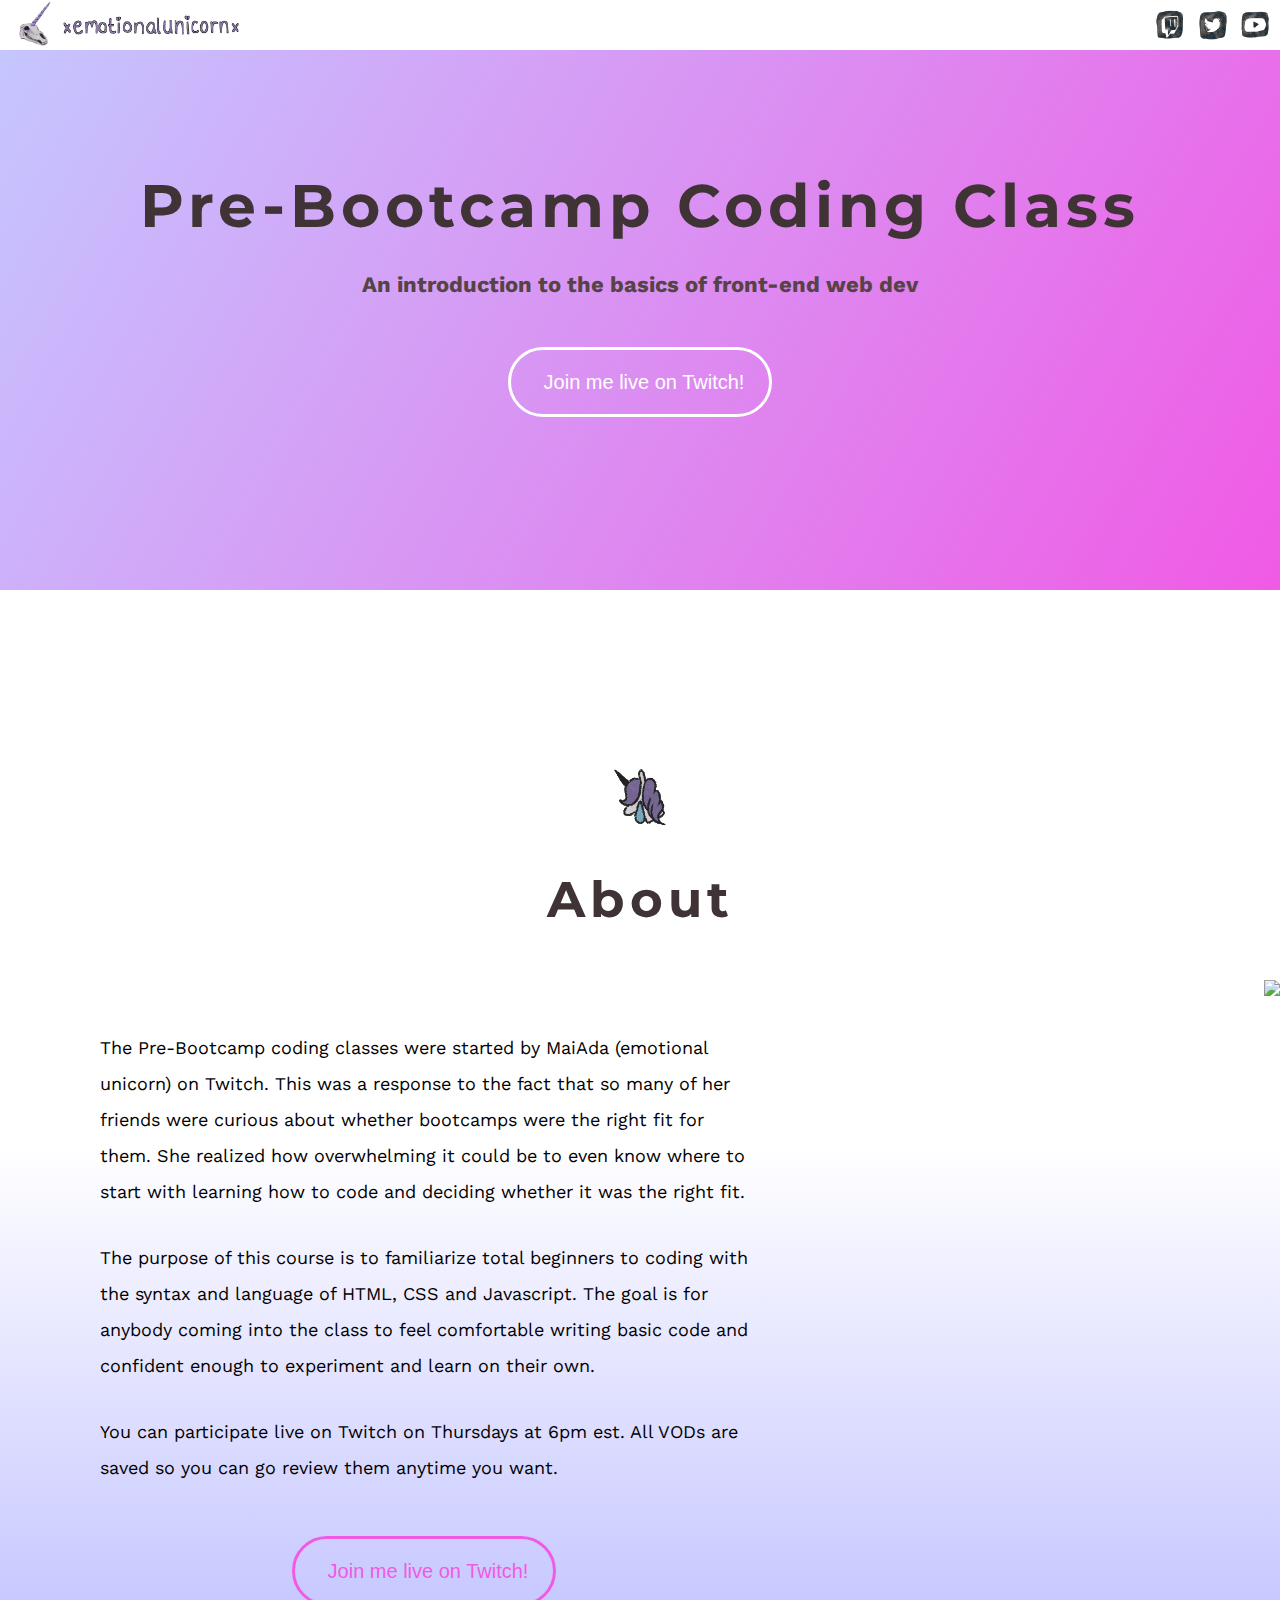
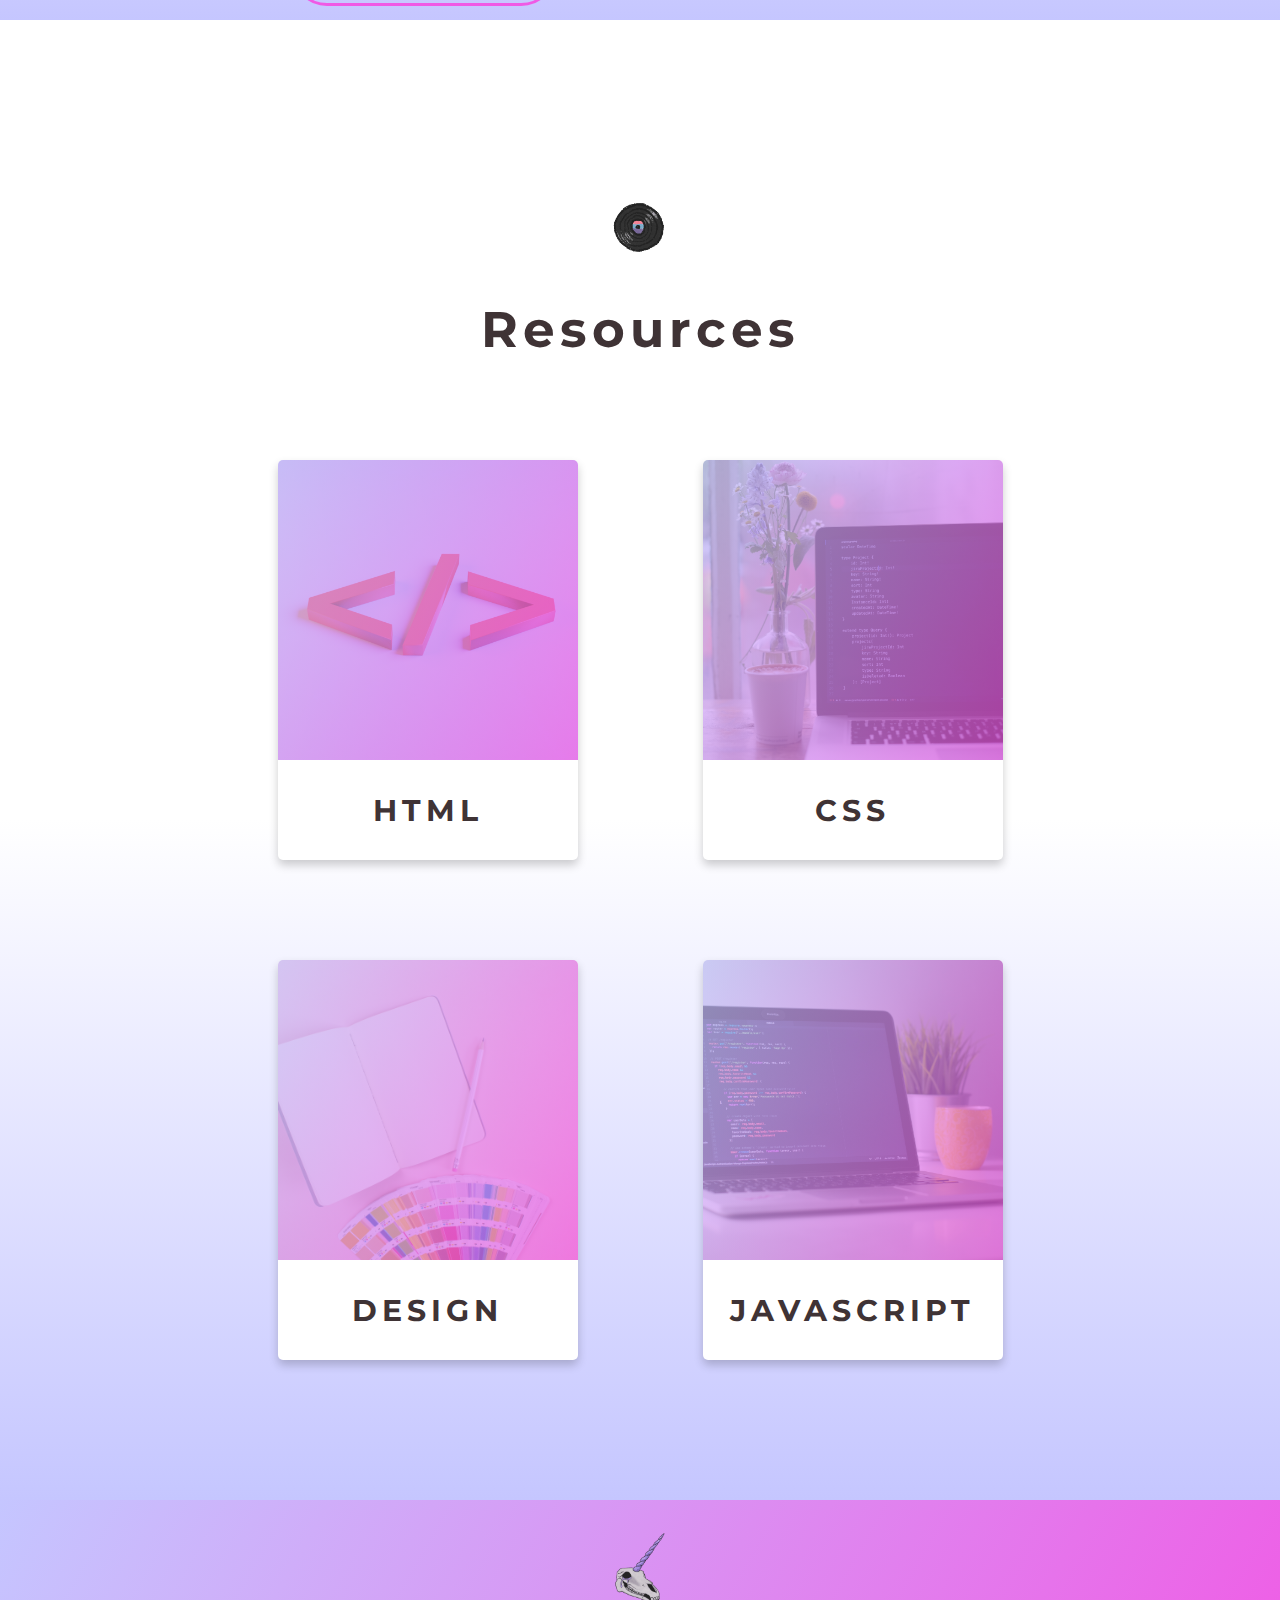
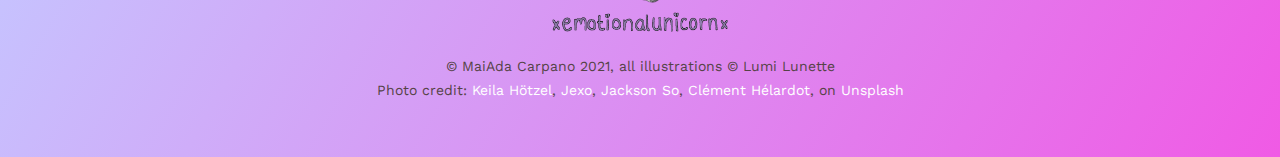
==== commit d26001a7: "adjusted width in about section" ====
--- a/index.html
+++ b/index.html
@@ -72,24 +72,24 @@
 
             <div class="section__about-text">
                 <p>
-                    the pre-bootcamp coding classes were started by MaiAda (emotional unicorn) on twtch. this was a
+                    The Pre-Bootcamp coding classes were started by MaiAda (emotional unicorn) on Twitch. This was a
                     response
                     to the fact that so many of her friends were curious about whether bootcamps were the right fit for
-                    them. she realized how overwhelming it could be to even know where to start with learning how to
+                    them. She realized how overwhelming it could be to even know where to start with learning how to
                     code
                     and deciding whether it was the right fit.
                 </p>
 
                 <p>
-                    the purpose of this course is to familiarize newbie beginners to coding with the syntax and language
+                    The purpose of this course is to familiarize total beginners to coding with the syntax and language
                     of
-                    HTML, CSS and Javascript. the goal is for anybody coming into the class to feel comfortable writing
+                    HTML, CSS and Javascript. The goal is for anybody coming into the class to feel comfortable writing
                     basic
                     code and confident enough to experiment and learn on their own.
                 </p>
 
                 <p>
-                    you can participate live on twitch on thursdays at 6pm est. all vods are saved so you can go review
+                    You can participate live on Twitch on Thursdays at 6pm est. All VODs are saved so you can go review
                     them
                     anytime you want.
                 </p>
--- a/style.css
+++ b/style.css
@@ -12,6 +12,18 @@
   font-size: 62.5%;
 }
 
+@media only screen and (max-width: 500px) {
+    html {
+        font-size: 50%;
+      }
+  }
+
+  @media only screen and (max-width: 400px) {
+    html {
+        font-size: 45%;
+      }
+  }
+
 body {
     box-sizing: border-box;
     background-color: #fff;
@@ -24,6 +36,12 @@
     margin-top: 3rem;
 }
 
+@media only screen and (max-width: 400px) {
+    p {
+        font-size: 2.2rem;
+      }
+  }
+
 li {
     list-style: none;
 }
@@ -35,6 +53,12 @@
 h1 {
     font-size: 6rem;
 }
+
+@media only screen and (max-width: 400px) {
+    h1 {
+        font-size: 5rem;
+       }
+    }
 
 h2 {
     font-size: 2.2rem;
@@ -139,7 +163,9 @@
 
 .section__about {
     min-height: 50rem;
+    margin: 0 auto;
     margin-top: 5rem;
+    max-width: 136rem;
 }
 
 .section__about-text {
@@ -160,6 +186,26 @@
     padding-top: 5rem;
     text-align: center;
 }
+
+@media only screen and (max-width: 1250px) {
+    .section__about-text {
+        width: 100%;
+        float: none;
+        display: block;
+    }
+
+    .section__about-img {
+        float: none;
+        display: block;
+        margin: 0 auto;
+    }
+  }
+
+  @media only screen and (max-width: 600px) {
+    .section__about-text {
+        padding-left: 2rem;
+    }
+  }
 
 /* resources section */
 .section__resources {
@@ -235,6 +281,15 @@
     width: 30rem;
     height: 40rem;
 }
+
+@media only screen and (max-width: 1250px) {
+    .grid-container {
+        max-width: 90rem;
+        grid-template-columns: auto;
+        grid-column-gap: 5rem;
+        grid-row-gap: 5rem;
+    }
+  }
 
 /* RE-USABLE COMPONENTS */
 /* card */
@@ -348,6 +403,11 @@
     margin-bottom: 1rem;
 }
 
+.card__links a:hover {
+    color: #FFF;
+    border-color: #FFF;
+}
+
 /* card animations */
 
 @keyframes gradientFadeIn {
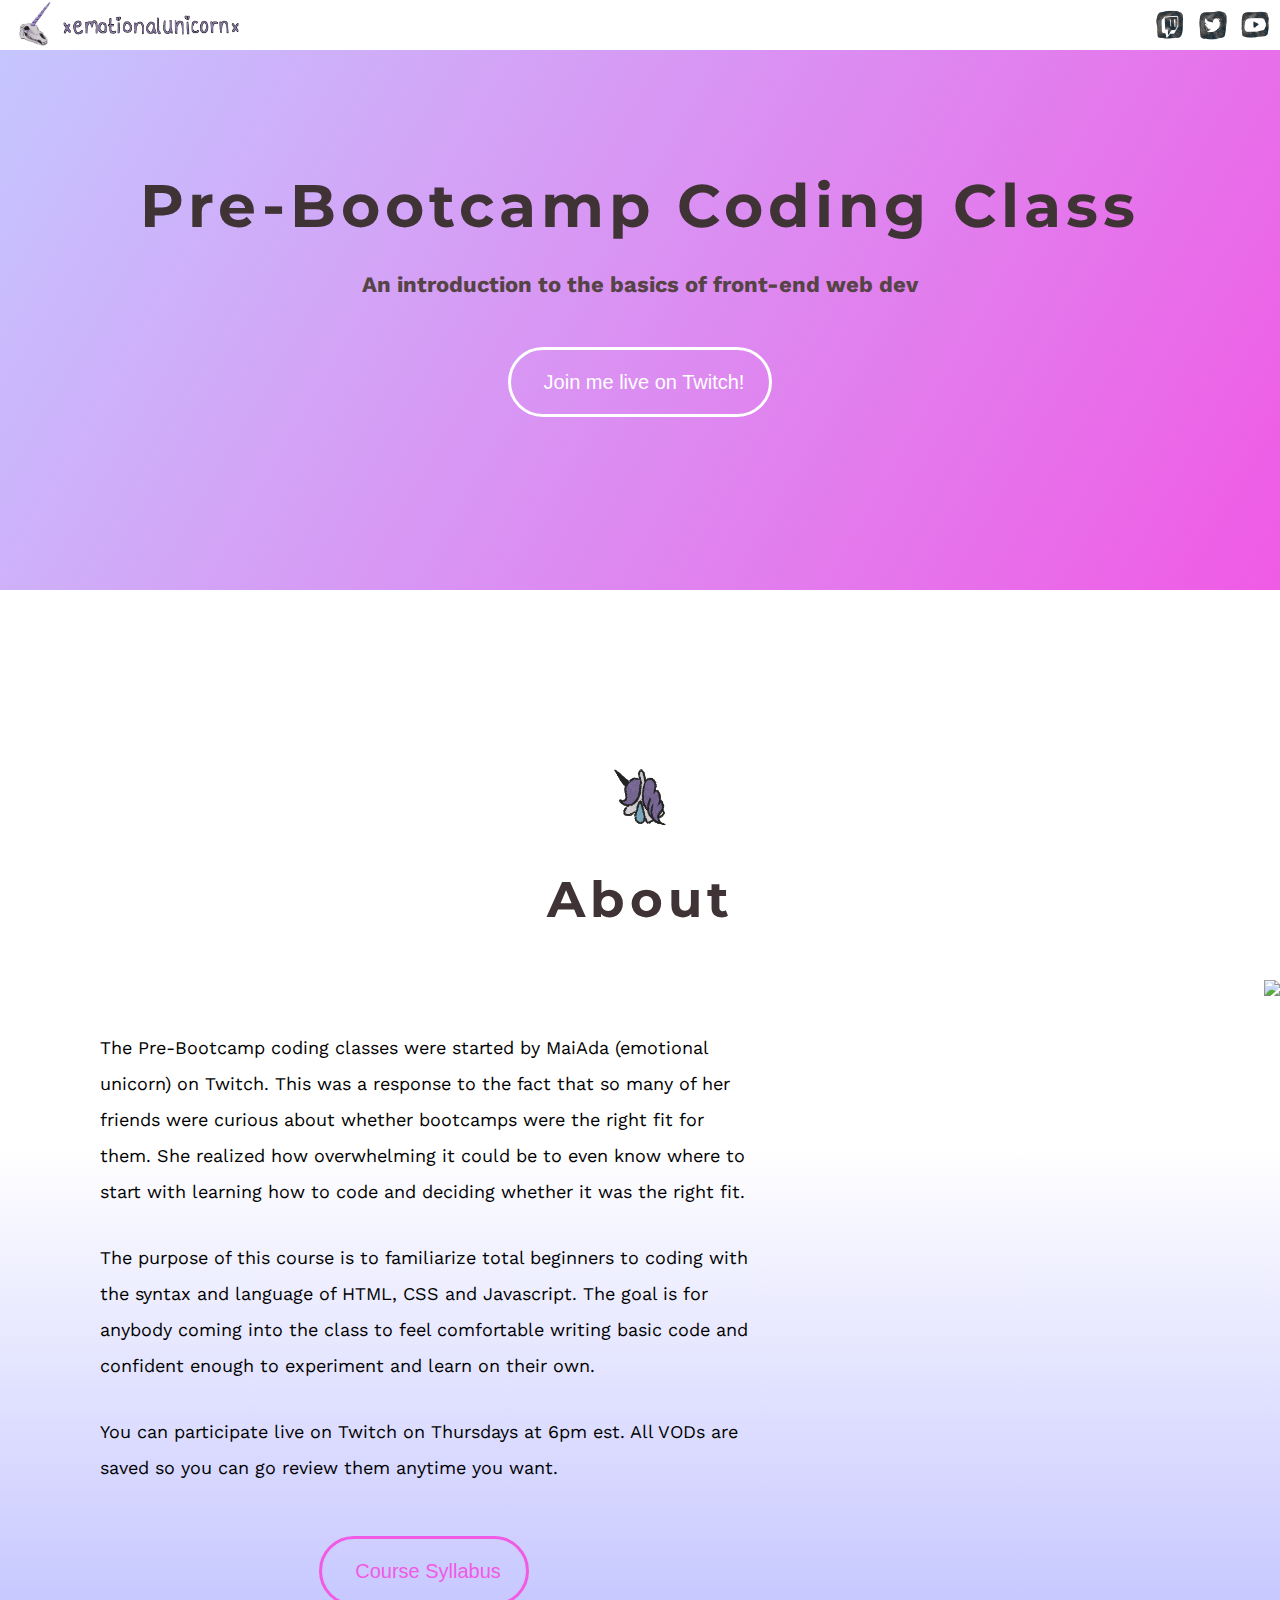
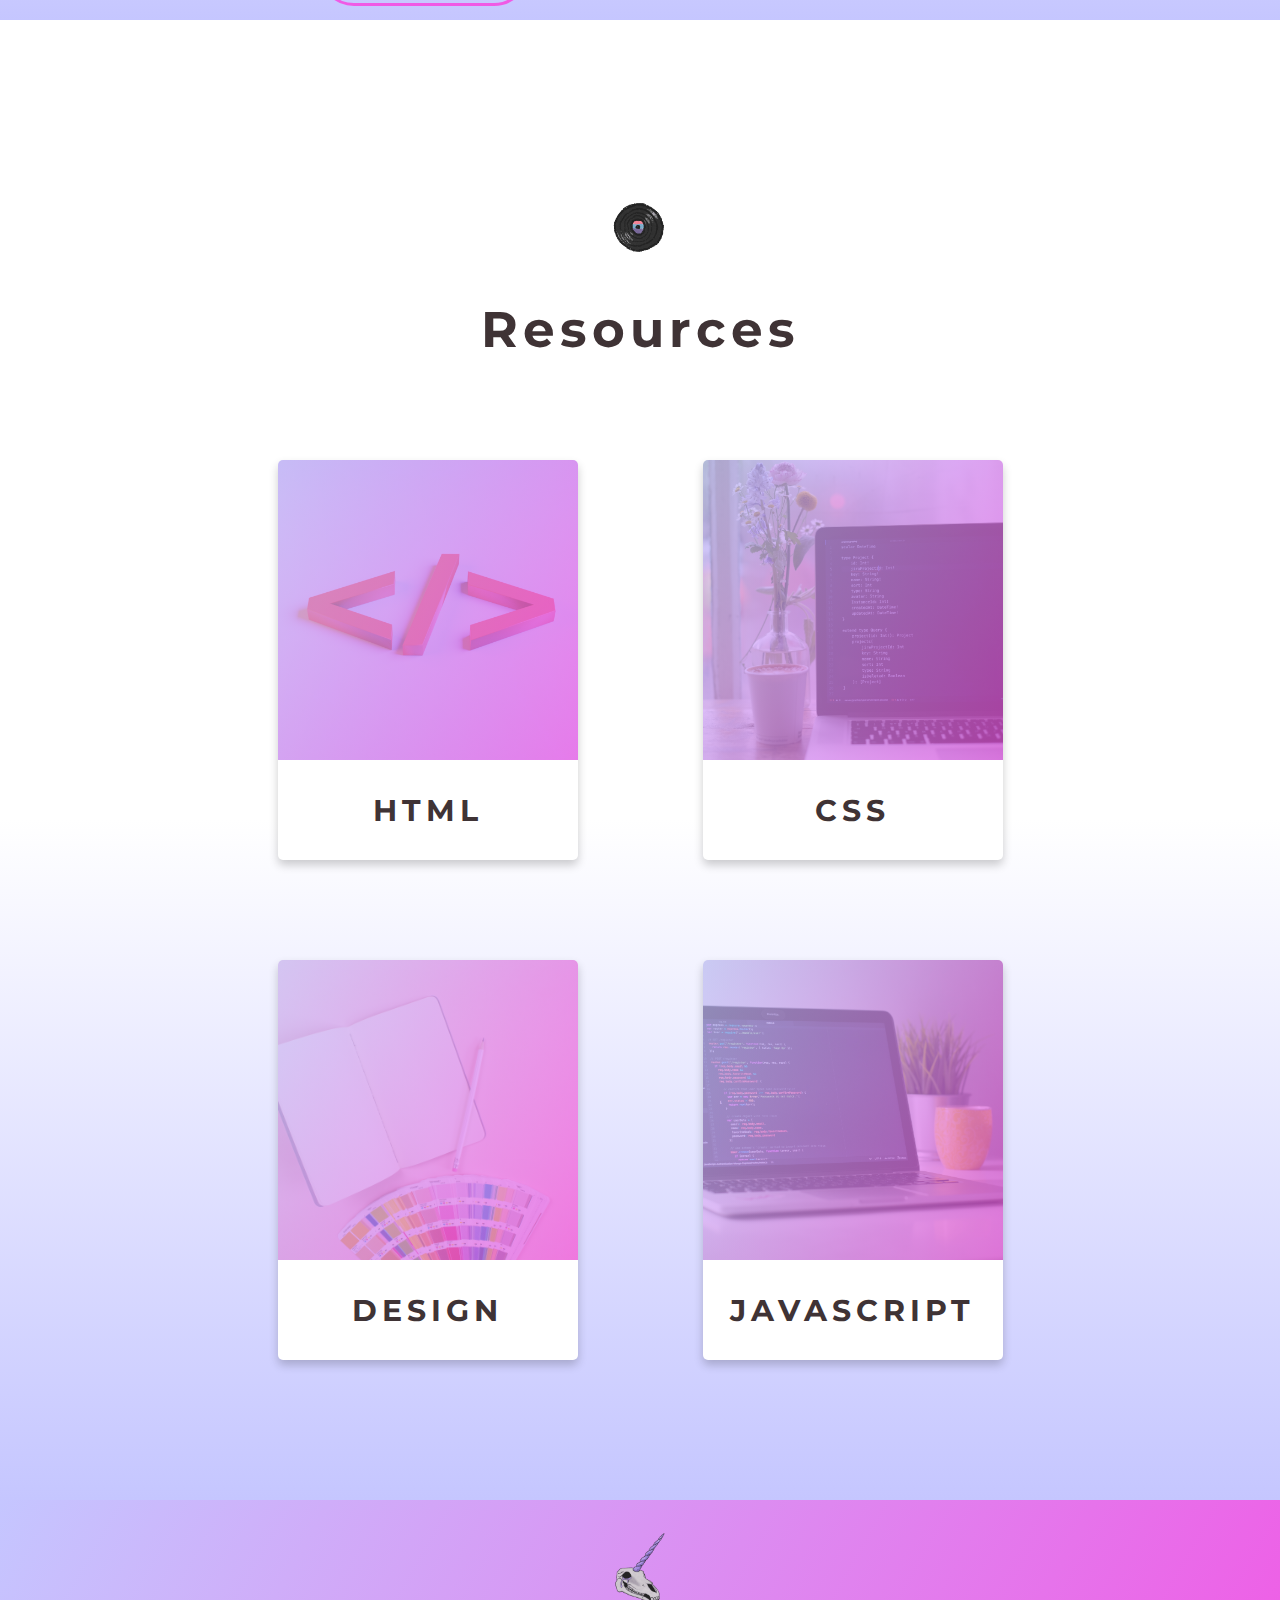
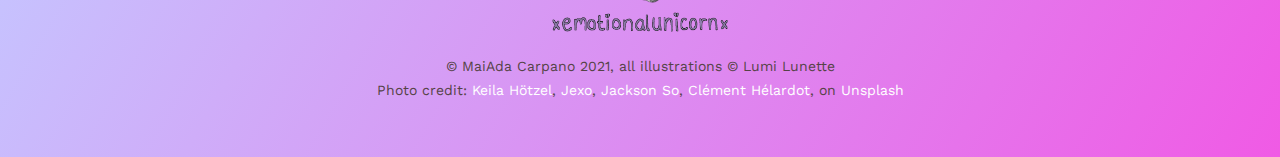
==== commit 324ab2e0: "added course syllabus" ====
--- a/index.html
+++ b/index.html
@@ -95,11 +95,11 @@
                 </p>
 
                 <div class="section__about-cta">
-                    <a href="https://www.twitch.tv/xemotionalunicornx" target="_blank">
+                    <a href="./assets/pre-bootcamp-coding-class-syllabus.pdf" target="_blank">
                         <button class="btn btn-pink">
-                            <i class="fab fa-twitch"></i>
+                            <i class="fas fa-laptop"></i>
                             <span>
-                                Join me live on Twitch!
+                                Course Syllabus
                             </span>
                         </button>
                     </a>
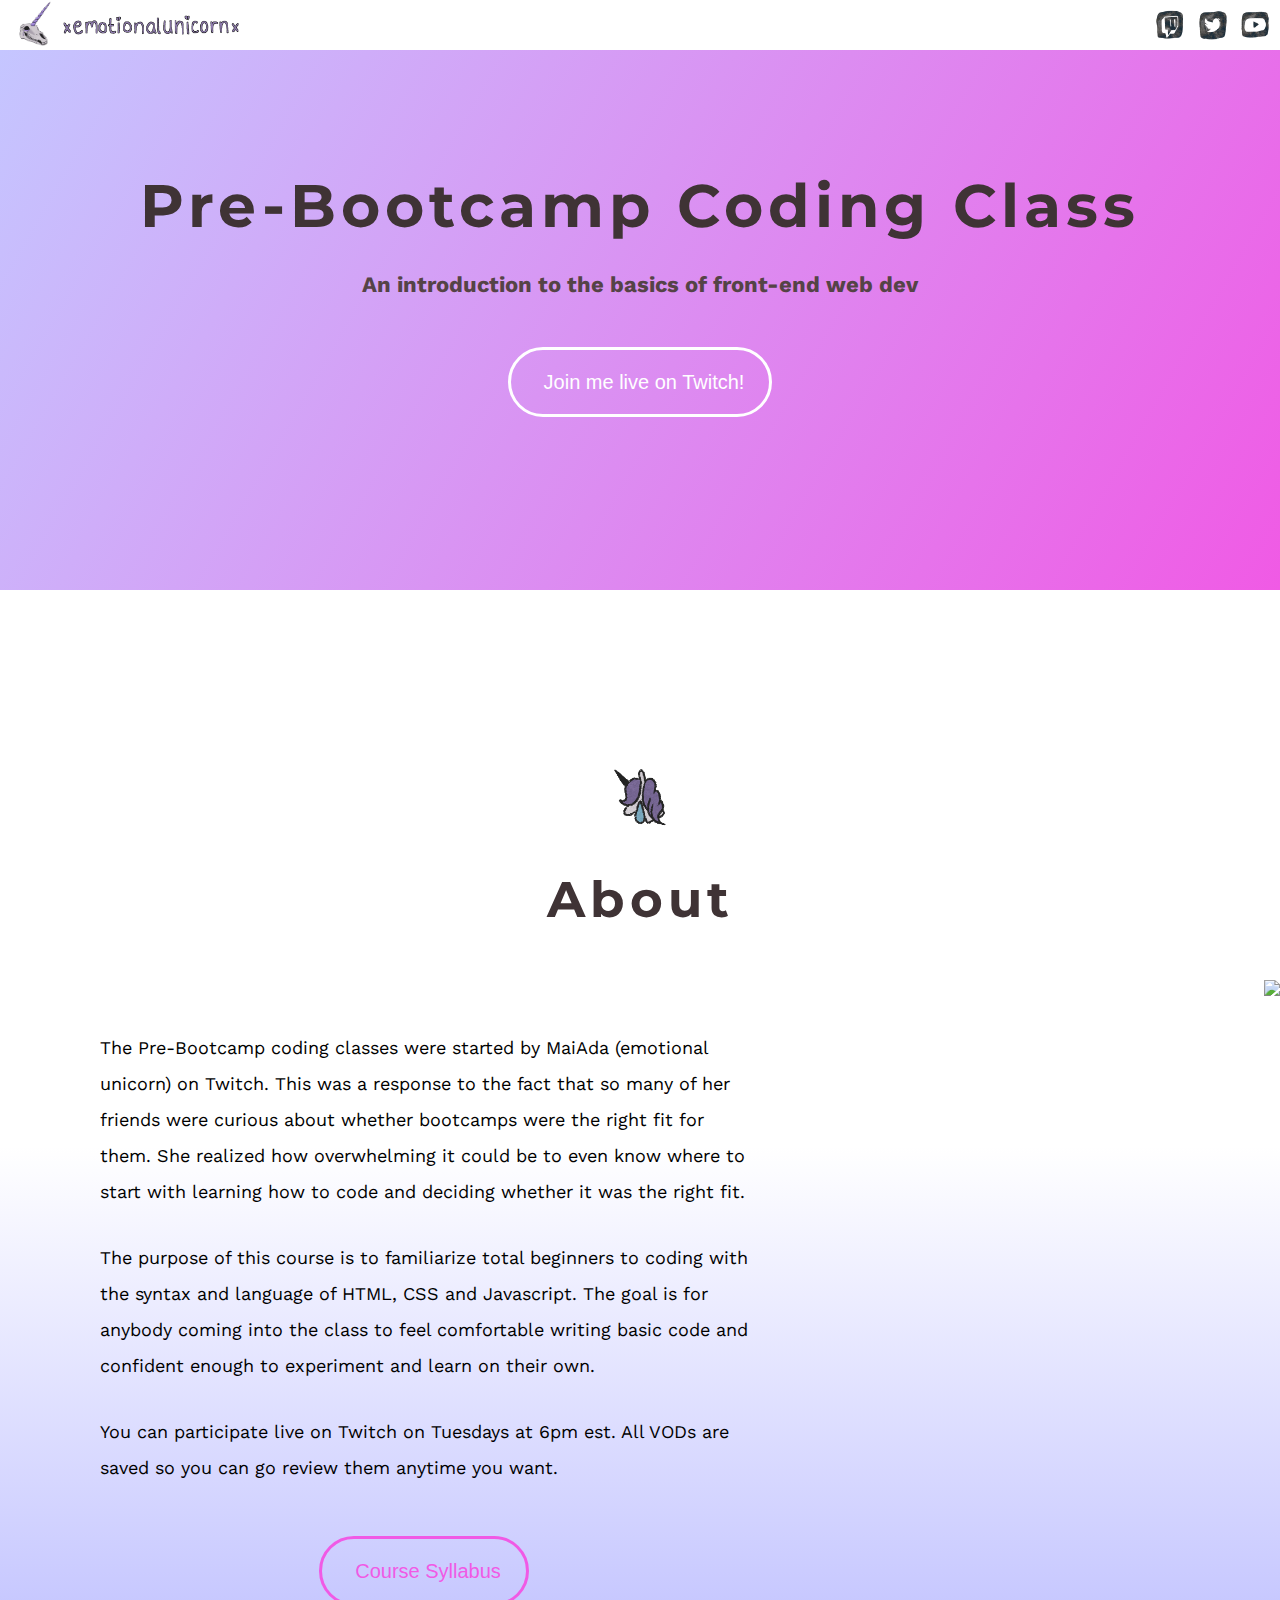
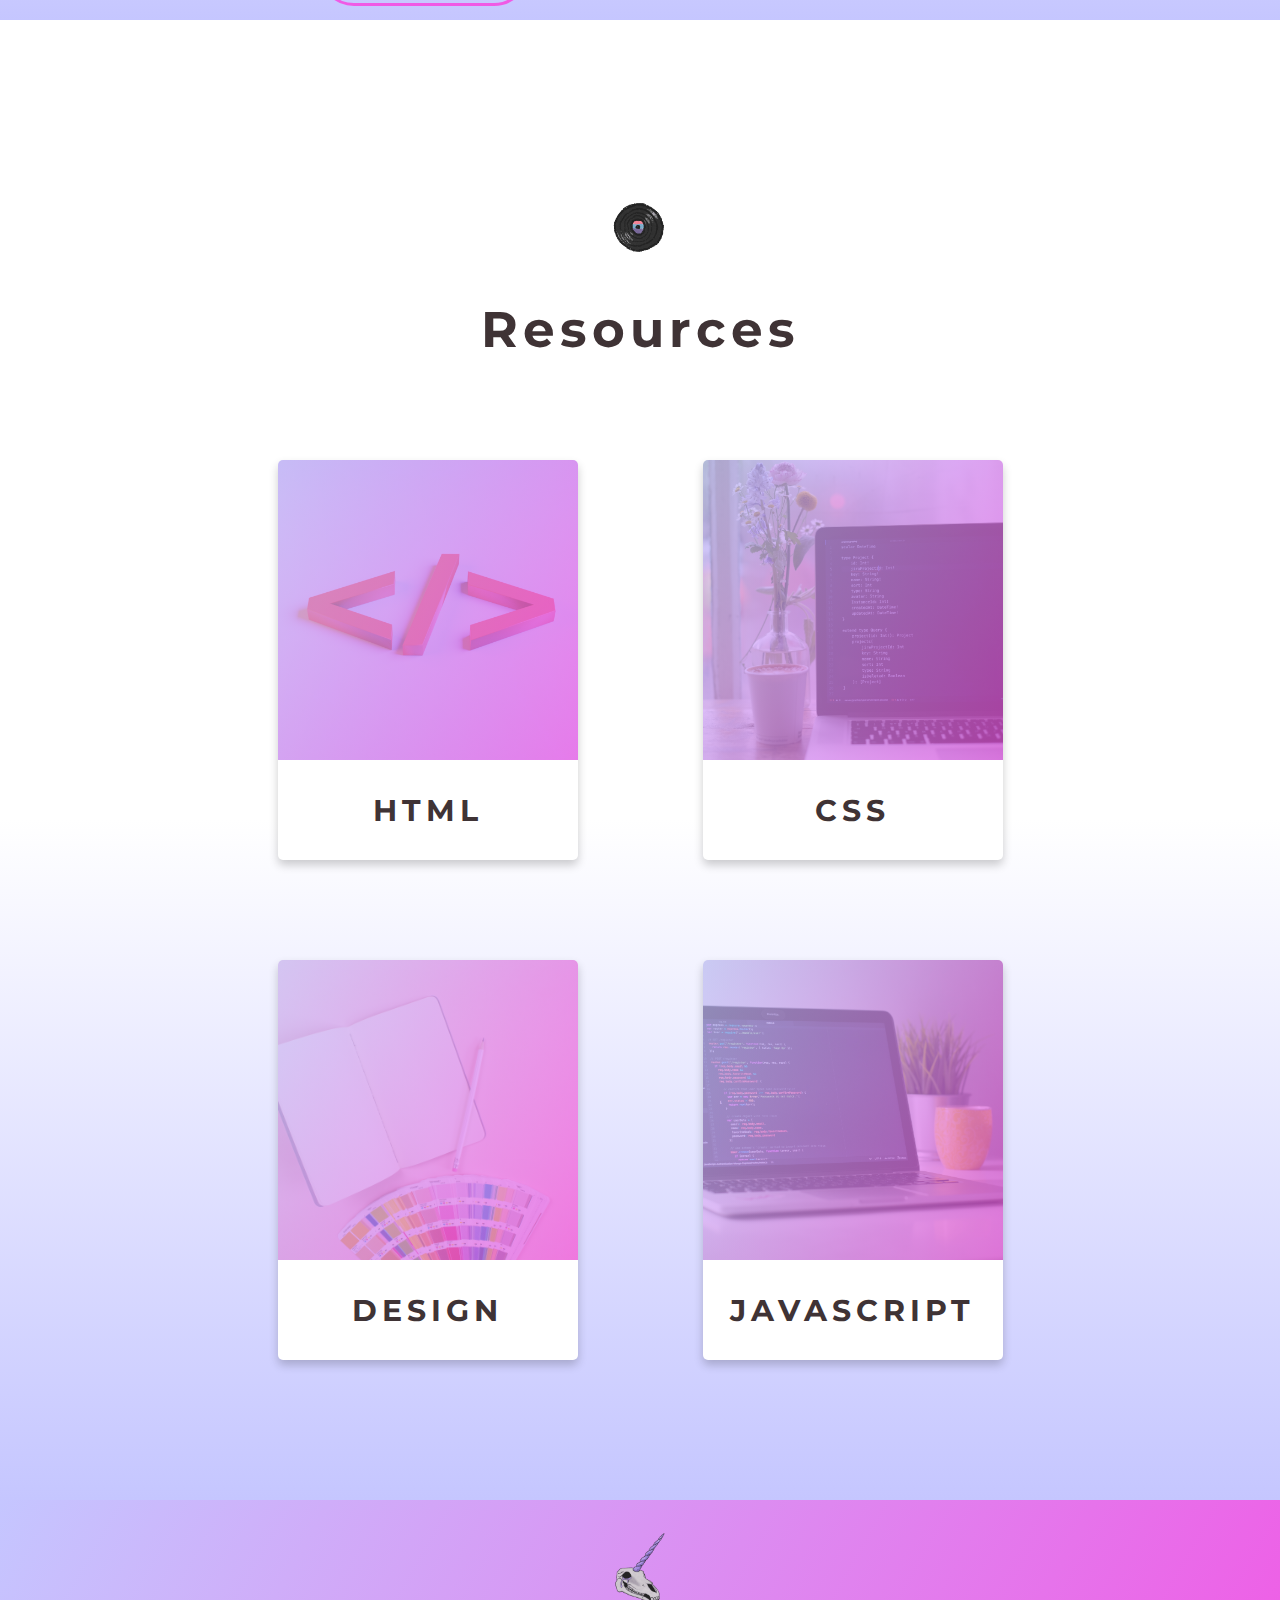
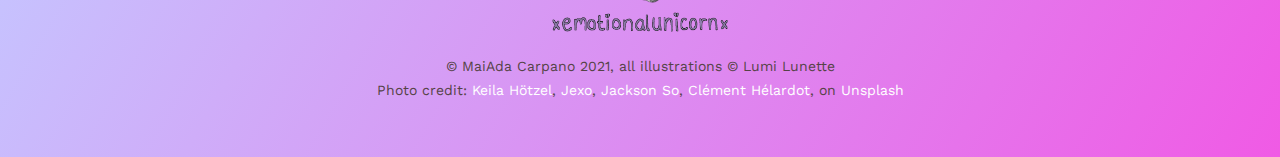
==== commit 997ca679: "updated copy" ====
--- a/index.html
+++ b/index.html
@@ -89,7 +89,7 @@
                 </p>
 
                 <p>
-                    You can participate live on Twitch on Thursdays at 6pm est. All VODs are saved so you can go review
+                    You can participate live on Twitch on Tuesdays at 6pm est. All VODs are saved so you can go review
                     them
                     anytime you want.
                 </p>
